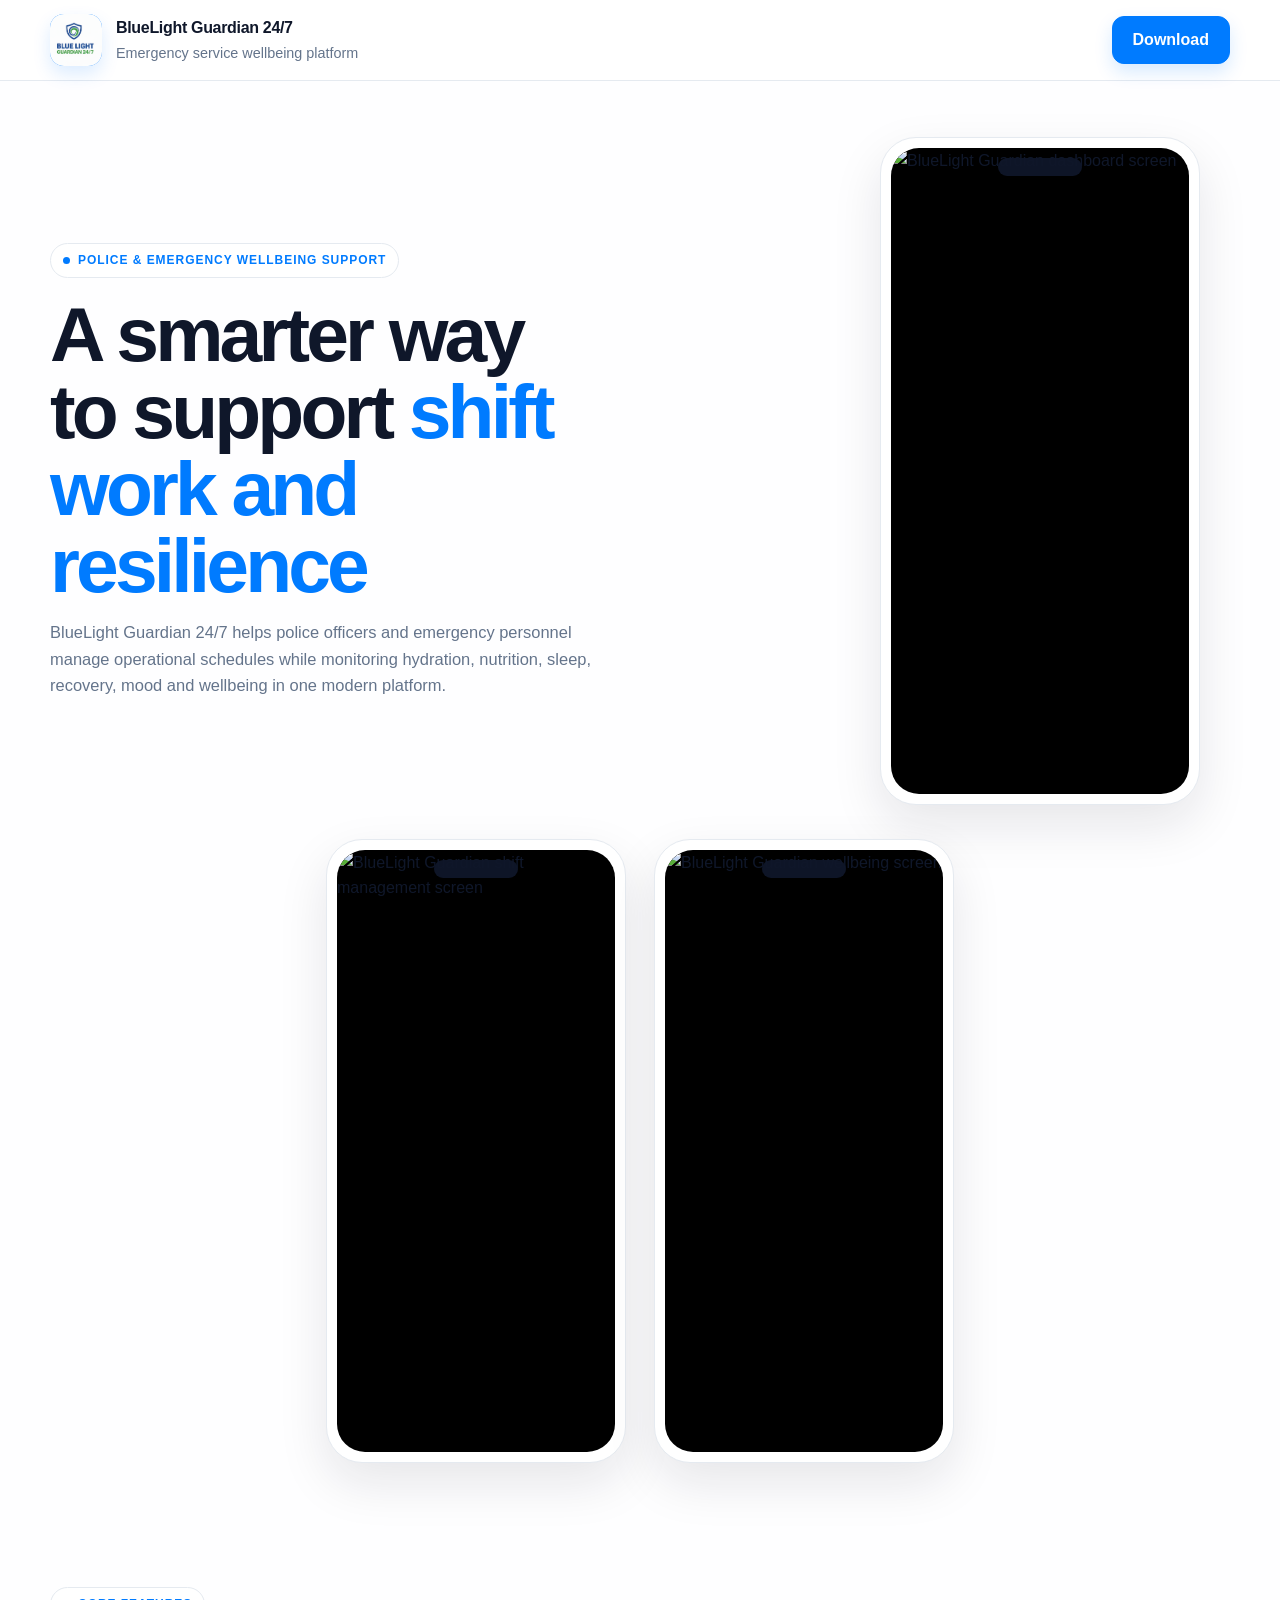
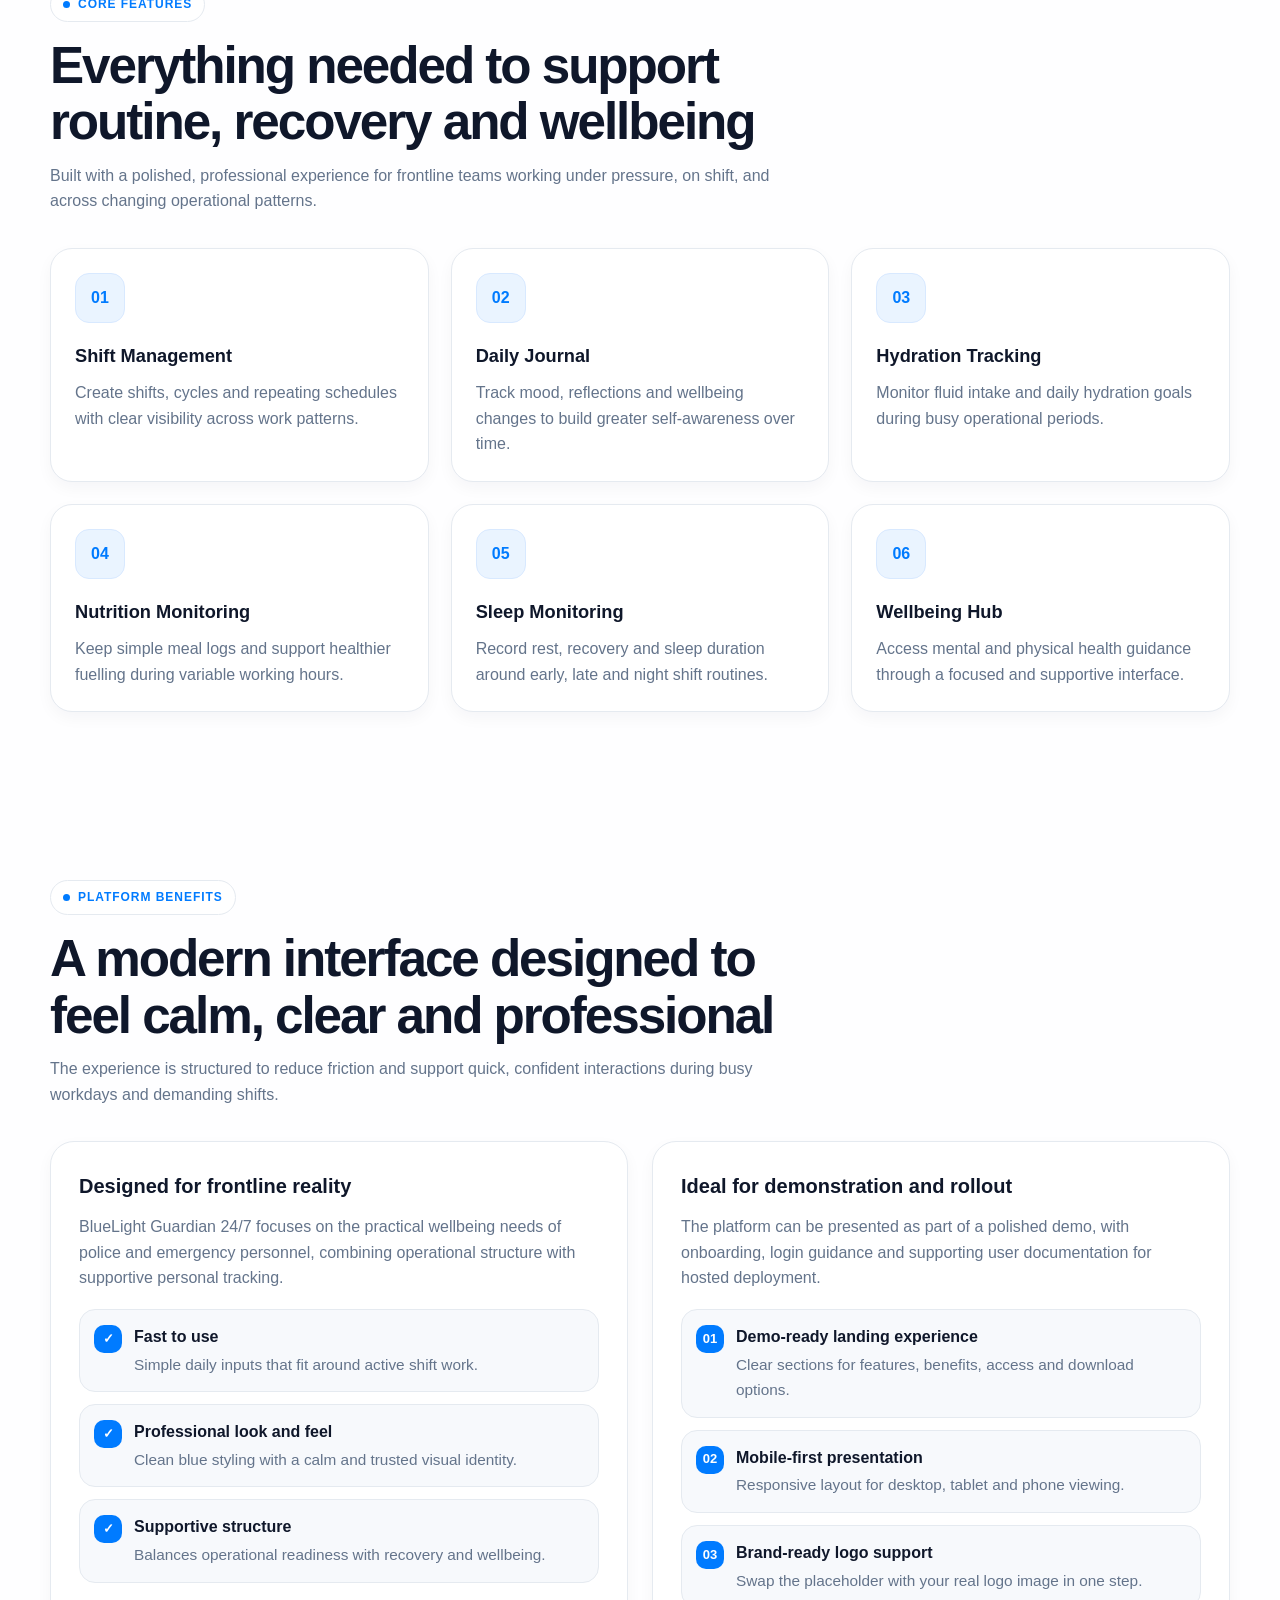
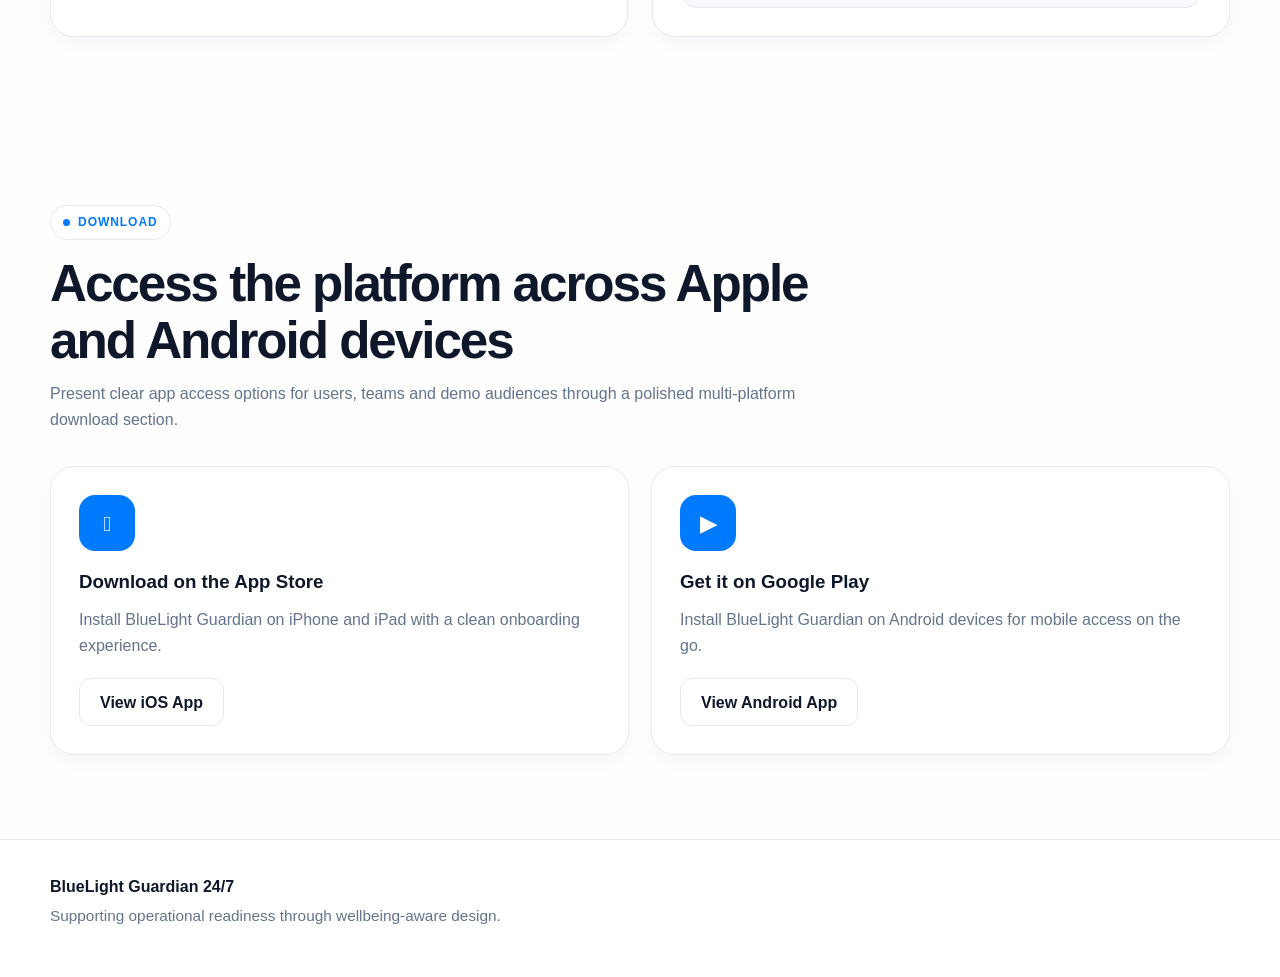
==== index.html @ 13d53c45 "Update index.html" ====
<!DOCTYPE html>
<html lang="en">
<head>
  <meta charset="UTF-8" />
  <meta name="viewport" content="width=device-width, initial-scale=1.0" />
  <title>BlueLight Guardian 24/7</title>
  <meta
    name="description"
    content="BlueLight Guardian 24/7 supports police and emergency personnel with shift scheduling, wellbeing tracking, sleep insights, hydration and resilience tools."
  />
  <style>
    :root{
      --bg:#FEFEFF;
      --surface:#FFFFFF;
      --surface-soft:#F7F9FC;
      --surface-muted:#F1F5F9;

      --primary:#007BFF;
      --primary-dark:#0067D6;
      --primary-soft:#EAF4FF;

      --text:#0F172A;
      --text-soft:#1E293B;
      --muted:#64748B;
      --muted-soft:#94A3B8;

      --line:#E5EAF0;
      --line-strong:#D8E1EA;

      --success:#22C55E;
      --success-bg:#F0FDF4;

      --info-bg:#EAF4FF;
      --info-border:#D6E9FF;
      --info-text:#007BFF;

      --shadow:0 10px 24px rgba(15,23,42,0.05);
      --shadow-soft:0 6px 16px rgba(15,23,42,0.04);
      --shadow-hover:0 14px 30px rgba(15,23,42,0.07);

      --radius-xl:28px;
      --radius-lg:20px;
      --radius-md:14px;
      --container:1180px;
    }

    *{box-sizing:border-box}
    html{scroll-behavior:smooth}

    body{
      margin:0;
      font-family:Inter, Arial, sans-serif;
      color:var(--text);
      background:var(--bg);
      line-height:1.6;
      -webkit-font-smoothing:antialiased;
      -moz-osx-font-smoothing:grayscale;
      text-rendering:optimizeLegibility;
    }

    img{max-width:100%;display:block}
    a{text-decoration:none;color:inherit}
    button{font:inherit}

    .container{
      width:min(var(--container), calc(100% - 2rem));
      margin:0 auto;
    }

    .section{
      padding:84px 0;
    }

    .eyebrow{
      display:inline-flex;
      align-items:center;
      gap:8px;
      padding:7px 12px;
      border-radius:999px;
      border:1px solid var(--line);
      background:var(--surface);
      color:var(--primary);
      font-size:12px;
      font-weight:700;
      letter-spacing:.08em;
      text-transform:uppercase;
    }

    .eyebrow::before{
      content:"";
      width:7px;
      height:7px;
      border-radius:50%;
      background:var(--primary);
    }

    .section-heading{
      max-width:760px;
      margin-bottom:34px;
    }

    .section-heading h2{
      margin:16px 0 12px;
      font-size:clamp(2.2rem, 4vw, 3.2rem);
      line-height:1.1;
      letter-spacing:-0.04em;
      color:var(--text);
    }

    .section-heading p{
      margin:0;
      color:var(--muted);
      font-size:1rem;
    }

    .btn{
      display:inline-flex;
      align-items:center;
      justify-content:center;
      gap:10px;
      min-height:48px;
      padding:0 20px;
      border-radius:12px;
      font-weight:700;
      border:1px solid transparent;
      transition:transform .2s ease, box-shadow .2s ease, background-color .2s ease, border-color .2s ease, color .2s ease;
      cursor:pointer;
    }

    .btn-primary{
      color:#FFFFFF;
      background:var(--primary);
      border-color:var(--primary);
      box-shadow:0 8px 18px rgba(0,123,255,0.16);
    }

    .btn-primary:hover{
      transform:translateY(-1px);
      background:var(--primary-dark);
      border-color:var(--primary-dark);
      color:#FFFFFF;
    }

    .btn-secondary{
      color:var(--text-soft);
      background:var(--surface);
      border-color:var(--line-strong);
    }

    .btn-secondary:hover{
      transform:translateY(-1px);
      background:var(--surface-soft);
      box-shadow:var(--shadow-soft);
    }

    .navbar{
      position:sticky;
      top:0;
      z-index:1000;
      background:rgba(255,255,255,0.94);
      backdrop-filter:blur(10px);
      border-bottom:1px solid var(--line);
    }

    .nav-inner{
      min-height:80px;
      display:flex;
      align-items:center;
      justify-content:space-between;
      gap:24px;
    }

    .logo{
      display:flex;
      align-items:center;
      gap:14px;
    }

    .logo-box{
      width:52px;
      height:52px;
      border-radius:14px;
      overflow:hidden;
      flex-shrink:0;
      background:var(--primary);
      box-shadow:0 8px 18px rgba(0,123,255,0.14);
      display:flex;
      align-items:center;
      justify-content:center;
      color:#fff;
      font-weight:800;
      font-size:1rem;
      letter-spacing:.02em;
    }

    .logo-box img{
      width:100%;
      height:100%;
      object-fit:cover;
    }

    .logo-copy{
      display:flex;
      flex-direction:column;
      gap:2px;
    }

    .brand{
      font-weight:800;
      font-size:1rem;
      letter-spacing:-0.02em;
      color:var(--text);
    }

    .subbrand{
      font-size:0.9rem;
      color:var(--muted);
    }

    .nav-links{
      display:flex;
      align-items:center;
      gap:22px;
    }

    .nav-links a{
      color:var(--muted);
      font-weight:600;
      transition:color .2s ease;
    }

    .nav-links a:hover{
      color:var(--text);
    }

    .hero{
      padding:56px 0 40px;
    }

    .hero-layout{
      display:grid;
      grid-template-columns:minmax(0, 1.05fr) minmax(280px, 380px);
      gap:44px;
      align-items:center;
    }

    .hero-copy{
      max-width:720px;
    }

    .hero h1{
      margin:18px 0 16px;
      font-size:clamp(2.8rem, 6vw, 4.8rem);
      line-height:1;
      letter-spacing:-0.05em;
      max-width:12ch;
      color:var(--text);
    }

    .hero h1 span{
      color:var(--primary);
    }

    .hero p{
      margin:0;
      max-width:60ch;
      color:var(--muted);
      font-size:1.03rem;
    }

    .hero-side-screen{
      display:flex;
      justify-content:center;
      align-items:center;
    }

    .hero-bottom-screens{
      margin-top:34px;
      display:flex;
      gap:28px;
      justify-content:center;
      align-items:flex-start;
      flex-wrap:wrap;
    }

    .phone-device{
      position:relative;
      width:300px;
      border-radius:36px;
      background:#FFFFFF;
      border:1px solid var(--line);
      box-shadow:0 20px 50px rgba(15,23,42,0.10);
      padding:10px;
      transition:transform .25s ease, box-shadow .25s ease;
    }

    .phone-device:hover{
      transform:translateY(-6px);
      box-shadow:0 26px 60px rgba(15,23,42,0.15);
    }

    .phone-device-single{
      width:320px;
    }

    .phone-device-bottom{
      width:300px;
    }

    .phone-frame{
      position:relative;
      overflow:hidden;
      border-radius:28px;
      background:#000;
    }

    .phone-frame::before{
      content:"";
      position:absolute;
      top:10px;
      left:50%;
      transform:translateX(-50%);
      width:84px;
      height:18px;
      border-radius:999px;
      background:rgba(15,23,42,0.95);
      z-index:2;
    }

    .phone-frame img{
      width:100%;
      aspect-ratio:9 / 19.5;
      object-fit:cover;
      display:block;
      border-radius:28px;
    }

    .stats{
      margin-top:28px;
      display:grid;
      grid-template-columns:repeat(3,1fr);
      gap:18px;
    }

    .stat{
      background:var(--surface);
      border:1px solid var(--line);
      border-radius:18px;
      padding:22px;
      box-shadow:var(--shadow-soft);
    }

    .stat strong{
      display:block;
      font-size:1.8rem;
      color:var(--primary);
      line-height:1;
      margin-bottom:8px;
    }

    .stat p{
      margin:0;
      color:var(--muted);
      font-weight:600;
    }

    .feature-grid{
      display:grid;
      grid-template-columns:repeat(3,1fr);
      gap:22px;
    }

    .feature-link{
      text-decoration:none;
      color:inherit;
      display:block;
    }

    .feature-card{
      background:var(--surface);
      border:1px solid var(--line);
      border-radius:22px;
      padding:24px;
      box-shadow:var(--shadow-soft);
      transition:transform .25s ease, box-shadow .25s ease, border-color .25s ease;
      height:100%;
    }

    .feature-card:hover{
      transform:translateY(-3px);
      box-shadow:var(--shadow-hover);
      border-color:#D9E7F7;
    }

    .feature-icon{
      width:50px;
      height:50px;
      border-radius:14px;
      display:grid;
      place-items:center;
      margin-bottom:18px;
      background:var(--primary-soft);
      color:var(--primary);
      font-weight:800;
      border:1px solid #D8E9FF;
    }

    .feature-card h3{
      margin:0 0 10px;
      font-size:1.14rem;
      color:var(--text);
    }

    .feature-card p{
      margin:0;
      color:var(--muted);
    }

    .showcase{
      display:grid;
      grid-template-columns:1fr 1fr;
      gap:24px;
    }

    .showcase-card{
      background:var(--surface);
      border:1px solid var(--line);
      border-radius:24px;
      padding:28px;
      box-shadow:var(--shadow-soft);
    }

    .showcase-card h3{
      margin:0 0 12px;
      color:var(--text);
      font-size:1.25rem;
    }

    .showcase-card p{
      margin:0 0 18px;
      color:var(--muted);
    }

    .mini-list{
      display:grid;
      gap:12px;
    }

    .mini-item{
      display:flex;
      gap:12px;
      align-items:flex-start;
      padding:14px;
      border-radius:16px;
      background:var(--surface-soft);
      border:1px solid var(--line);
    }

    .mini-bullet{
      width:28px;
      height:28px;
      border-radius:10px;
      background:var(--primary);
      color:#fff;
      display:grid;
      place-items:center;
      font-size:13px;
      font-weight:800;
      flex-shrink:0;
      margin-top:1px;
    }

    .mini-item strong{
      display:block;
      color:var(--text);
      margin-bottom:2px;
    }

    .mini-item span{
      color:var(--muted);
      font-size:0.96rem;
    }

    .download-grid{
      display:grid;
      grid-template-columns:repeat(2,1fr);
      gap:22px;
    }

    .download-card{
      background:var(--surface);
      border:1px solid var(--line);
      border-radius:24px;
      padding:28px;
      box-shadow:var(--shadow-soft);
    }

    .store-icon{
      width:56px;
      height:56px;
      border-radius:16px;
      display:grid;
      place-items:center;
      margin-bottom:16px;
      background:var(--primary);
      color:#fff;
      font-size:1.3rem;
      font-weight:800;
    }

    .download-card h3{
      margin:0 0 10px;
      color:var(--text);
    }

    .download-card p{
      margin:0 0 20px;
      color:var(--muted);
    }

    .download-card .btn{
      background:#FFFFFF;
      border:1px solid var(--line);
      color:var(--text);
    }

    .download-card .btn:hover{
      background:#F7F9FC;
      border-color:#DCE3EA;
      color:var(--text);
    }

    .cta-wrap{
      background:var(--surface);
      border:1px solid var(--line);
      border-radius:28px;
      padding:40px;
      color:var(--text);
      box-shadow:var(--shadow);
      overflow:hidden;
      position:relative;
    }

    .cta-grid{
      position:relative;
      display:grid;
      grid-template-columns:1.1fr .9fr;
      gap:24px;
      align-items:center;
    }

    .cta-wrap h2{
      margin:16px 0 12px;
      font-size:clamp(2rem, 4vw, 3rem);
      line-height:1.08;
      letter-spacing:-0.03em;
    }

    .cta-wrap p{
      margin:0;
      color:var(--muted);
      max-width:62ch;
      font-size:1.02rem;
    }

    .cta-actions{
      display:flex;
      flex-direction:column;
      align-items:flex-start;
      gap:14px;
    }

    .footer{
      padding:34px 0 48px;
      border-top:1px solid var(--line);
      background:var(--surface);
    }

    .footer-inner{
      display:flex;
      justify-content:space-between;
      gap:24px;
      align-items:center;
    }

    .footer-brand{
      margin:0 0 4px;
      color:var(--text);
      font-weight:800;
    }

    .footer-copy{
      color:var(--muted);
      font-size:0.96rem;
    }

    .footer-links{
      display:flex;
      gap:18px;
      flex-wrap:wrap;
    }

    .footer-links a{
      color:var(--muted);
      font-weight:600;
    }

    .footer-links a:hover{
      color:var(--text);
    }

    @media (max-width: 1024px){
      .showcase,
      .feature-grid,
      .download-grid,
      .cta-grid{
        grid-template-columns:1fr;
      }

      .hero-layout{
        grid-template-columns:1fr;
        gap:28px;
      }

      .hero-copy{
        max-width:100%;
      }

      .hero h1{
        max-width:100%;
      }

      .hero-side-screen{
        justify-content:flex-start;
      }

      .hero-bottom-screens{
        justify-content:flex-start;
      }

      .cta-actions{
        flex-direction:row;
        flex-wrap:wrap;
      }
    }
    }
    }
    }

    @media (max-width: 780px){
      .nav-inner{
        flex-direction:column;
        align-items:flex-start;
        padding:16px 0;
      }

      .nav-links{
        flex-wrap:wrap;
        gap:14px;
      }

      .section{
        padding:72px 0;
      }

      .cta-wrap{
        padding:28px;
      }

      .footer-inner{
        flex-direction:column;
        align-items:flex-start;
      }
    }

    @media (max-width: 560px){
      .hero{
        padding-top:36px;
      }

      .hero-actions,
      .cta-actions{
        flex-direction:column;
        align-items:stretch;
      }

      .btn{
        width:100%;
      }

      .phone-device,
      .phone-device-single,
      .phone-device-bottom{
        width:100%;
        max-width:320px;
      }

      .hero-side-screen,
      .hero-bottom-screens{
        justify-content:center;
      }

      .logo-copy .subbrand{
        font-size:0.82rem;
      }
    }
    }
    }
    }
  </style>
</head>
<body>
  <header class="navbar">
    <div class="container nav-inner">
      <a href="#" class="logo" aria-label="BlueLight Guardian 24/7 home">
        <div class="logo-box">
          <img src="logo.png" alt="BlueLight Guardian 24/7 logo">
        </div>
        <div class="logo-copy">
          <span class="brand">BlueLight Guardian 24/7</span>
          <span class="subbrand">Emergency service wellbeing platform</span>
        </div>
      </a>

      <nav class="nav-links">
        <a href="#download" class="btn btn-primary" style="color:#FFFFFF">Download</a>
      </nav>
    </div>
  </header>

  <main>
    <section class="hero">
      <div class="container hero-layout">
        <div class="hero-copy">
          <div class="eyebrow">Police & emergency wellbeing support</div>

          <h1>
            A smarter way to support
            <span>shift work and resilience</span>
          </h1>

          <p>
            BlueLight Guardian 24/7 helps police officers and emergency personnel
            manage operational schedules while monitoring hydration, nutrition,
            sleep, recovery, mood and wellbeing in one modern platform.
          </p>
        </div>

        <div class="hero-side-screen">
          <div class="phone-device phone-device-single">
            <div class="phone-frame">
              <img src="images/appscreen1.png" alt="BlueLight Guardian dashboard screen">
            </div>
          </div>
        </div>
      </div>

      <div class="container hero-bottom-screens">
        <div class="phone-device phone-device-bottom">
          <div class="phone-frame">
            <img src="images/appscreen2.png" alt="BlueLight Guardian shift management screen">
          </div>
        </div>

        <div class="phone-device phone-device-bottom">
          <div class="phone-frame">
            <img src="images/appscreen3.png" alt="BlueLight Guardian wellbeing screen">
          </div>
        </div>
      </div>
    </section>

    <section id="features" class="section">
      <div class="container">
        <div class="section-heading">
          <div class="eyebrow">Core Features</div>
          <h2>Everything needed to support routine, recovery and wellbeing</h2>
          <p>
            Built with a polished, professional experience for frontline teams
            working under pressure, on shift, and across changing operational patterns.
          </p>
        </div>

        <div class="feature-grid">
          <a href="shiftmanagement.html" class="feature-link">
            <article class="feature-card">
              <div class="feature-icon">01</div>
              <h3>Shift Management</h3>
              <p>Create shifts, cycles and repeating schedules with clear visibility across work patterns.</p>
            </article>
          </a>

          <a href="journal.html" class="feature-link">
            <article class="feature-card">
              <div class="feature-icon">02</div>
              <h3>Daily Journal</h3>
              <p>Track mood, reflections and wellbeing changes to build greater self-awareness over time.</p>
            </article>
          </a>

          <a href="hydration.html" class="feature-link">
            <article class="feature-card">
              <div class="feature-icon">03</div>
              <h3>Hydration Tracking</h3>
              <p>Monitor fluid intake and daily hydration goals during busy operational periods.</p>
            </article>
          </a>

          <a href="nutrition.html" class="feature-link">
            <article class="feature-card">
              <div class="feature-icon">04</div>
              <h3>Nutrition Monitoring</h3>
              <p>Keep simple meal logs and support healthier fuelling during variable working hours.</p>
            </article>
          </a>

          <a href="sleep.html" class="feature-link">
            <article class="feature-card">
              <div class="feature-icon">05</div>
              <h3>Sleep Monitoring</h3>
              <p>Record rest, recovery and sleep duration around early, late and night shift routines.</p>
            </article>
          </a>

          <a href="wellbeing.html" class="feature-link">
            <article class="feature-card">
              <div class="feature-icon">06</div>
              <h3>Wellbeing Hub</h3>
              <p>Access mental and physical health guidance through a focused and supportive interface.</p>
            </article>
          </a>
        </div>
      </div>
    </section>

    <section id="platform" class="section">
      <div class="container">
        <div class="section-heading">
          <div class="eyebrow">Platform Benefits</div>
          <h2>A modern interface designed to feel calm, clear and professional</h2>
          <p>
            The experience is structured to reduce friction and support quick,
            confident interactions during busy workdays and demanding shifts.
          </p>
        </div>

        <div class="showcase">
          <div class="showcase-card">
            <h3>Designed for frontline reality</h3>
            <p>
              BlueLight Guardian 24/7 focuses on the practical wellbeing needs of
              police and emergency personnel, combining operational structure with
              supportive personal tracking.
            </p>

            <div class="mini-list">
              <div class="mini-item">
                <div class="mini-bullet">✓</div>
                <div>
                  <strong>Fast to use</strong>
                  <span>Simple daily inputs that fit around active shift work.</span>
                </div>
              </div>
              <div class="mini-item">
                <div class="mini-bullet">✓</div>
                <div>
                  <strong>Professional look and feel</strong>
                  <span>Clean blue styling with a calm and trusted visual identity.</span>
                </div>
              </div>
              <div class="mini-item">
                <div class="mini-bullet">✓</div>
                <div>
                  <strong>Supportive structure</strong>
                  <span>Balances operational readiness with recovery and wellbeing.</span>
                </div>
              </div>
            </div>
          </div>

          <div class="showcase-card">
            <h3>Ideal for demonstration and rollout</h3>
            <p>
              The platform can be presented as part of a polished demo, with onboarding,
              login guidance and supporting user documentation for hosted deployment.
            </p>

            <div class="mini-list">
              <div class="mini-item">
                <div class="mini-bullet">01</div>
                <div>
                  <strong>Demo-ready landing experience</strong>
                  <span>Clear sections for features, benefits, access and download options.</span>
                </div>
              </div>
              <div class="mini-item">
                <div class="mini-bullet">02</div>
                <div>
                  <strong>Mobile-first presentation</strong>
                  <span>Responsive layout for desktop, tablet and phone viewing.</span>
                </div>
              </div>
              <div class="mini-item">
                <div class="mini-bullet">03</div>
                <div>
                  <strong>Brand-ready logo support</strong>
                  <span>Swap the placeholder with your real logo image in one step.</span>
                </div>
              </div>
            </div>
          </div>
        </div>
      </div>
    </section>

    <section id="download" class="section">
      <div class="container">
        <div class="section-heading">
          <div class="eyebrow">Download</div>
          <h2>Access the platform across Apple and Android devices</h2>
          <p>
            Present clear app access options for users, teams and demo audiences
            through a polished multi-platform download section.
          </p>
        </div>

        <div class="download-grid">
          <div class="download-card">
            <div class="store-icon"></div>
            <h3>Download on the App Store</h3>
            <p>Install BlueLight Guardian on iPhone and iPad with a clean onboarding experience.</p>
            <a href="https://apps.apple.com/gb/app/blue-light-guardian-24-7/id6755662968" target="_blank" class="btn btn-secondary">View iOS App</a>
          </div>

          <div class="download-card">
            <div class="store-icon">▶</div>
            <h3>Get it on Google Play</h3>
            <p>Install BlueLight Guardian on Android devices for mobile access on the go.</p>
            <a href="#" target="_blank" class="btn btn-secondary">View Android App</a>
          </div>
        </div>
      </div>
    </section>

    
  </main>

  <footer class="footer">
    <div class="container footer-inner">
      <div>
        <p class="footer-brand">BlueLight Guardian 24/7</p>
        <div class="footer-copy">
          Supporting operational readiness through wellbeing-aware design.
        </div>
      </div>

      
    </div>
  </footer>
</body>
</html>
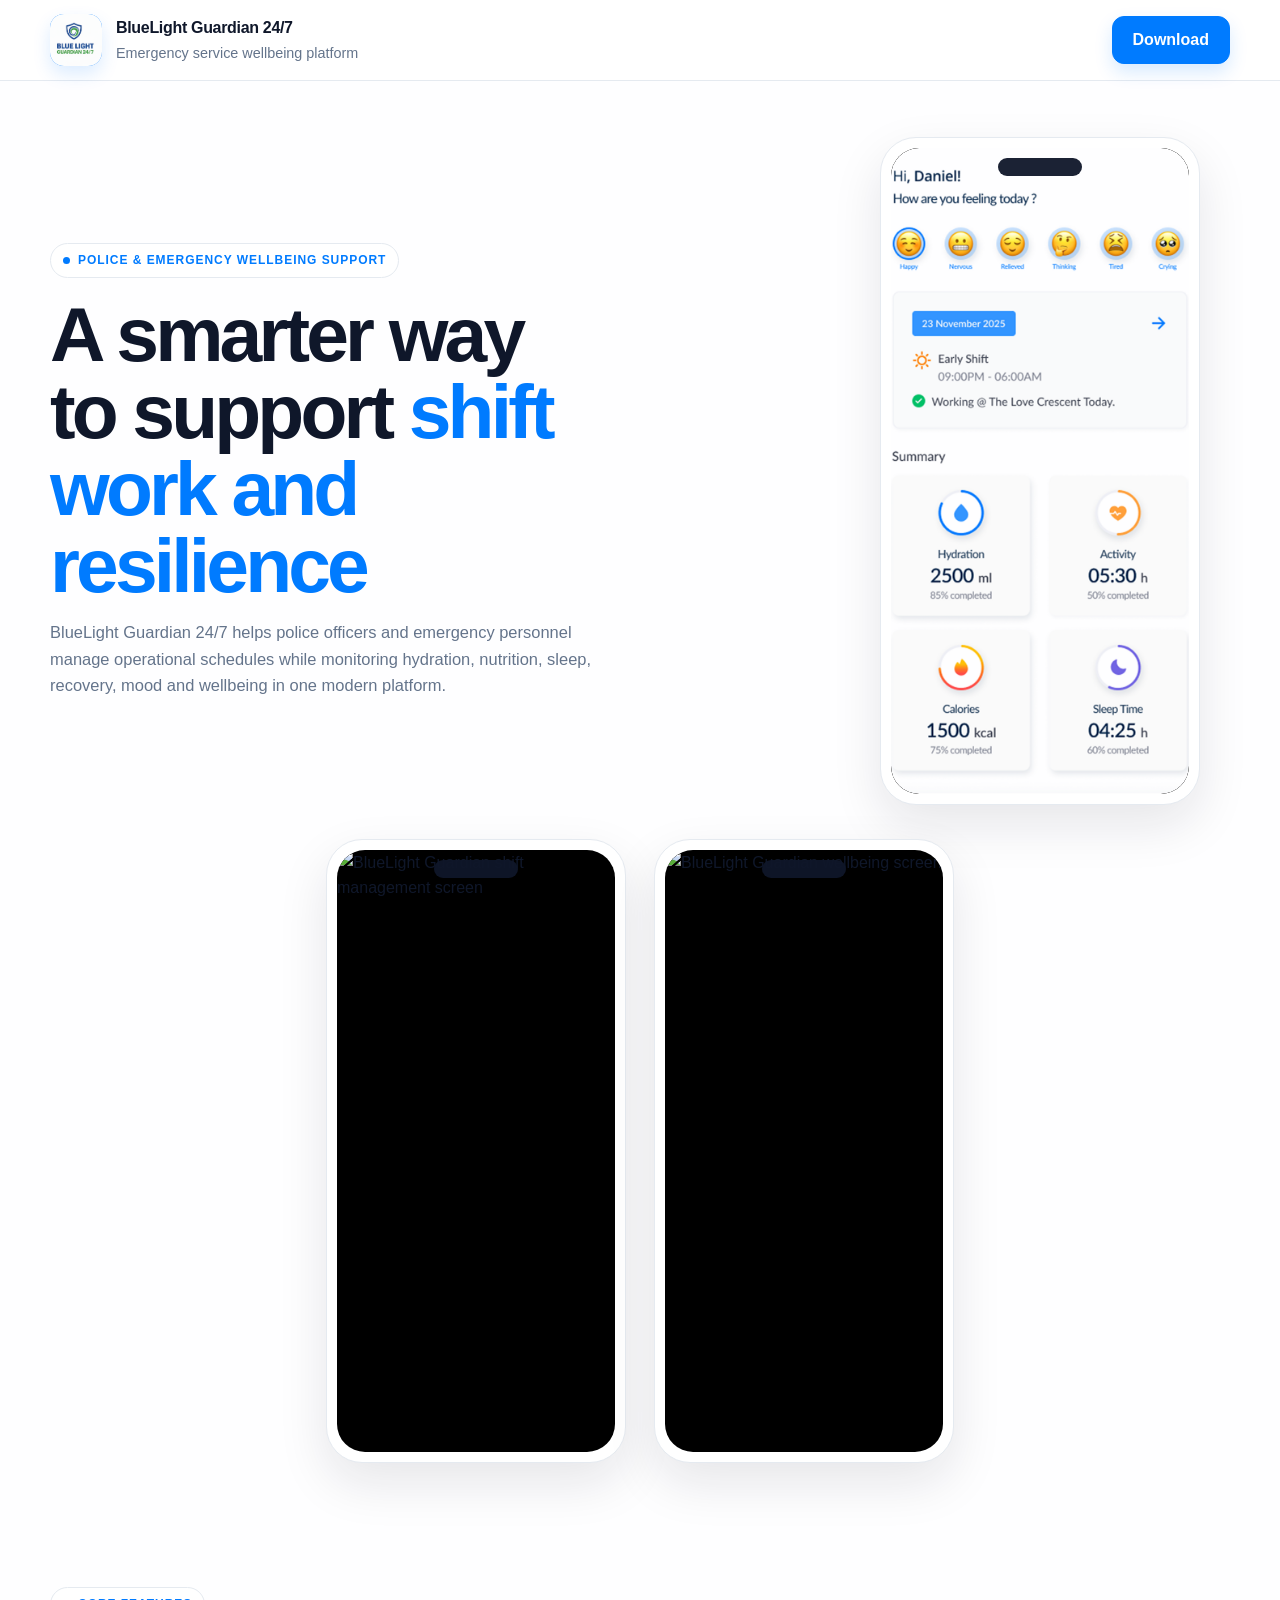
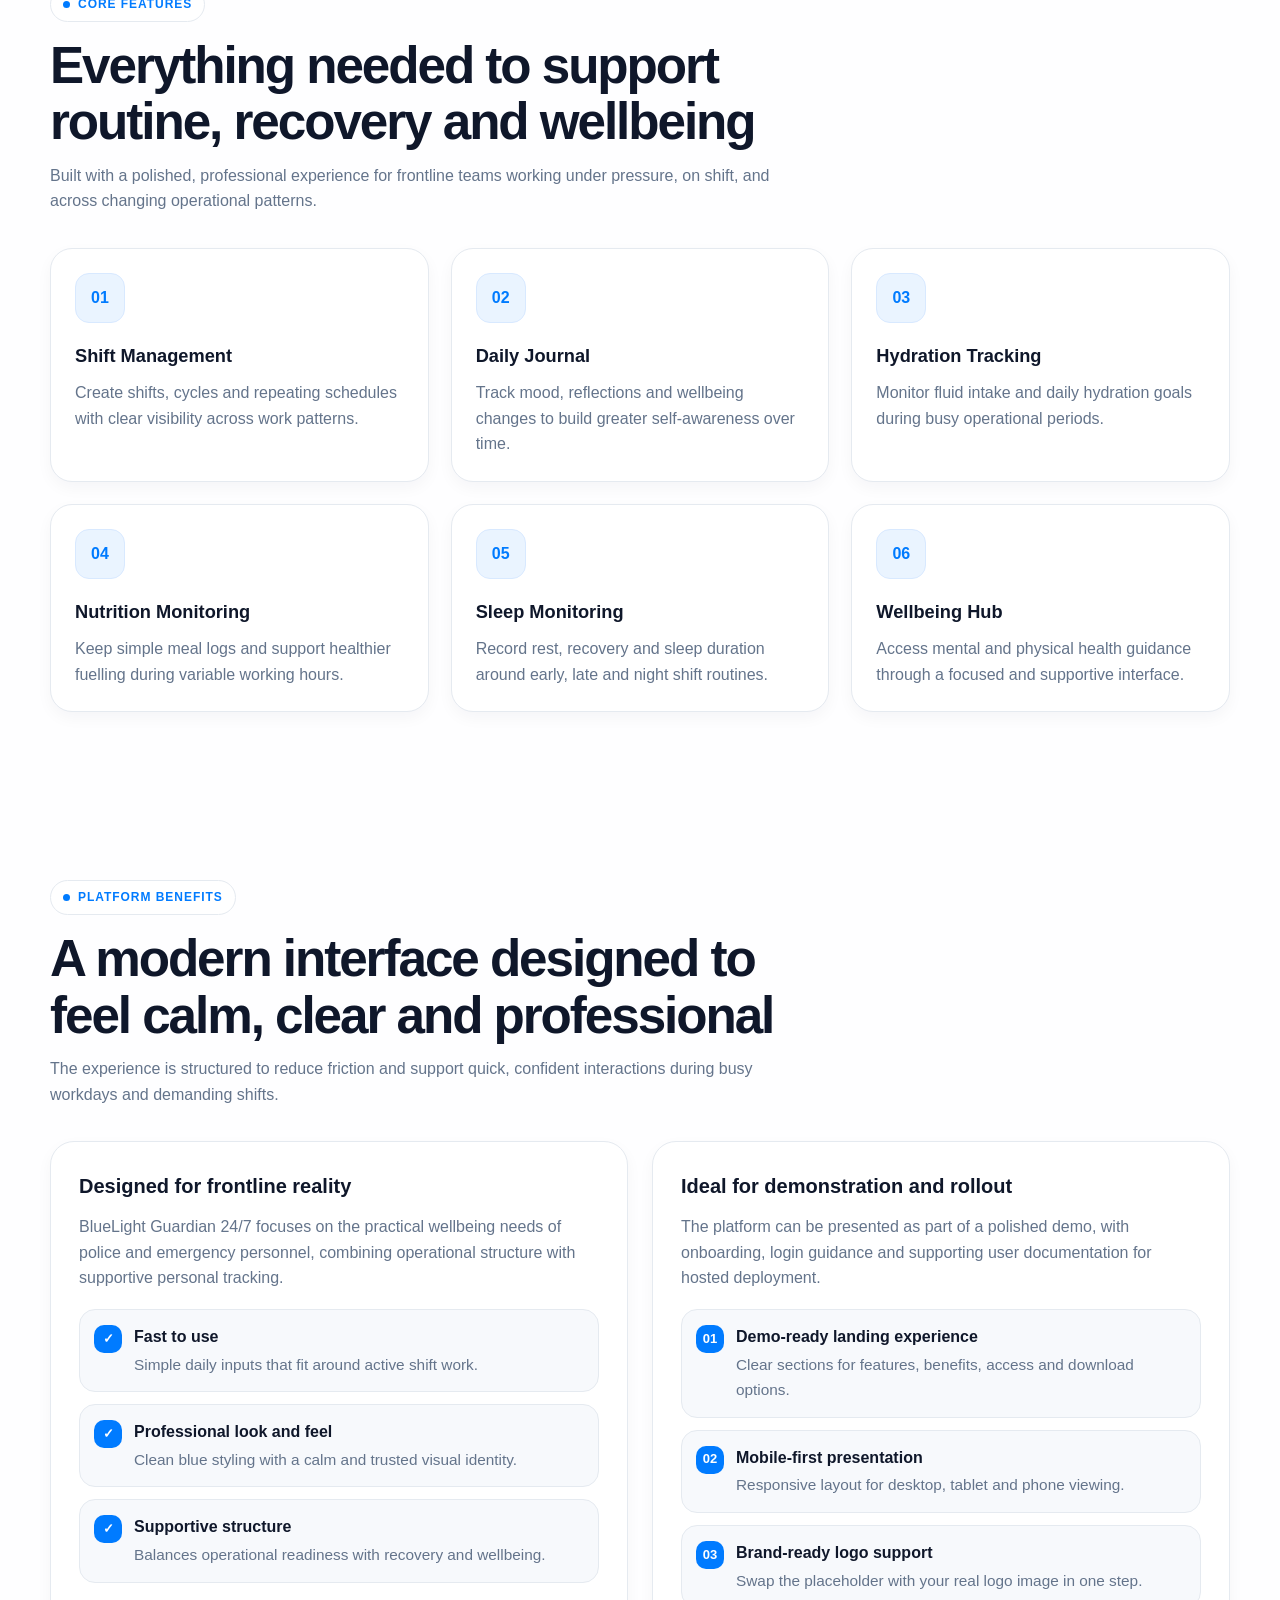
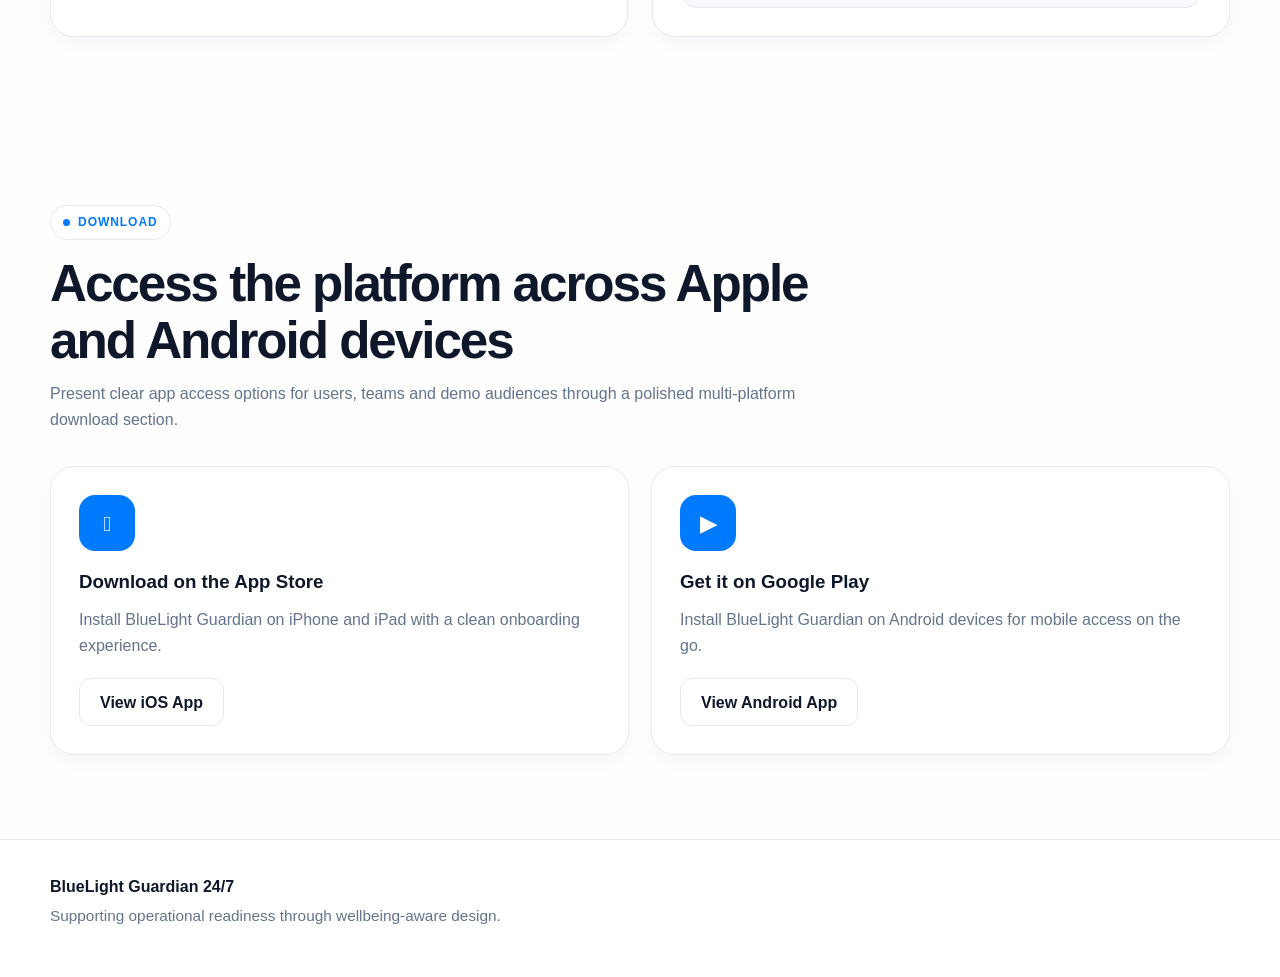
==== commit 542629aa: "Update index.html" ====
--- a/index.html
+++ b/index.html
@@ -749,7 +749,7 @@
         <div class="hero-side-screen">
           <div class="phone-device phone-device-single">
             <div class="phone-frame">
-              <img src="images/appscreen1.png" alt="BlueLight Guardian dashboard screen">
+              <img src="appscreen1.png" alt="BlueLight Guardian dashboard screen">
             </div>
           </div>
         </div>
@@ -758,13 +758,13 @@
       <div class="container hero-bottom-screens">
         <div class="phone-device phone-device-bottom">
           <div class="phone-frame">
-            <img src="images/appscreen2.png" alt="BlueLight Guardian shift management screen">
+            <img src="appscreen2.png" alt="BlueLight Guardian shift management screen">
           </div>
         </div>
 
         <div class="phone-device phone-device-bottom">
           <div class="phone-frame">
-            <img src="images/appscreen3.png" alt="BlueLight Guardian wellbeing screen">
+            <img src="appscreen3.png" alt="BlueLight Guardian wellbeing screen">
           </div>
         </div>
       </div>
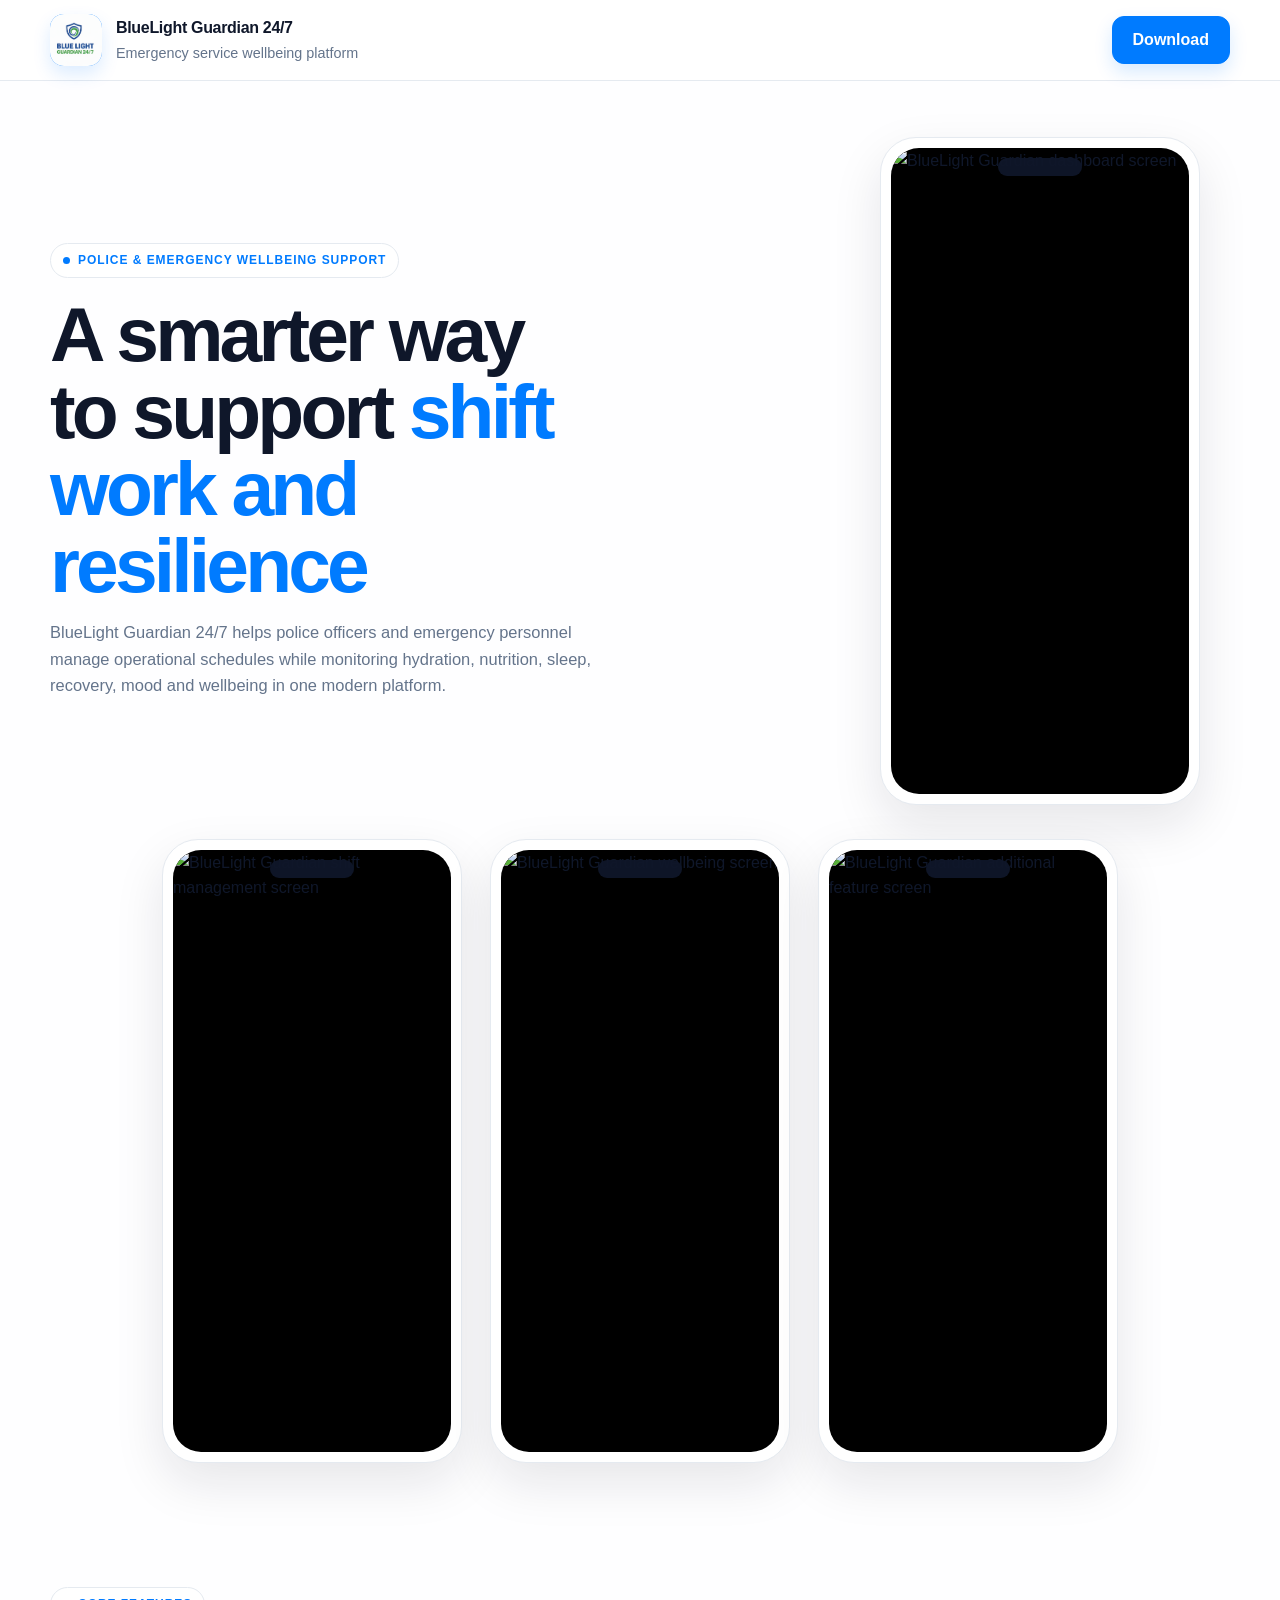
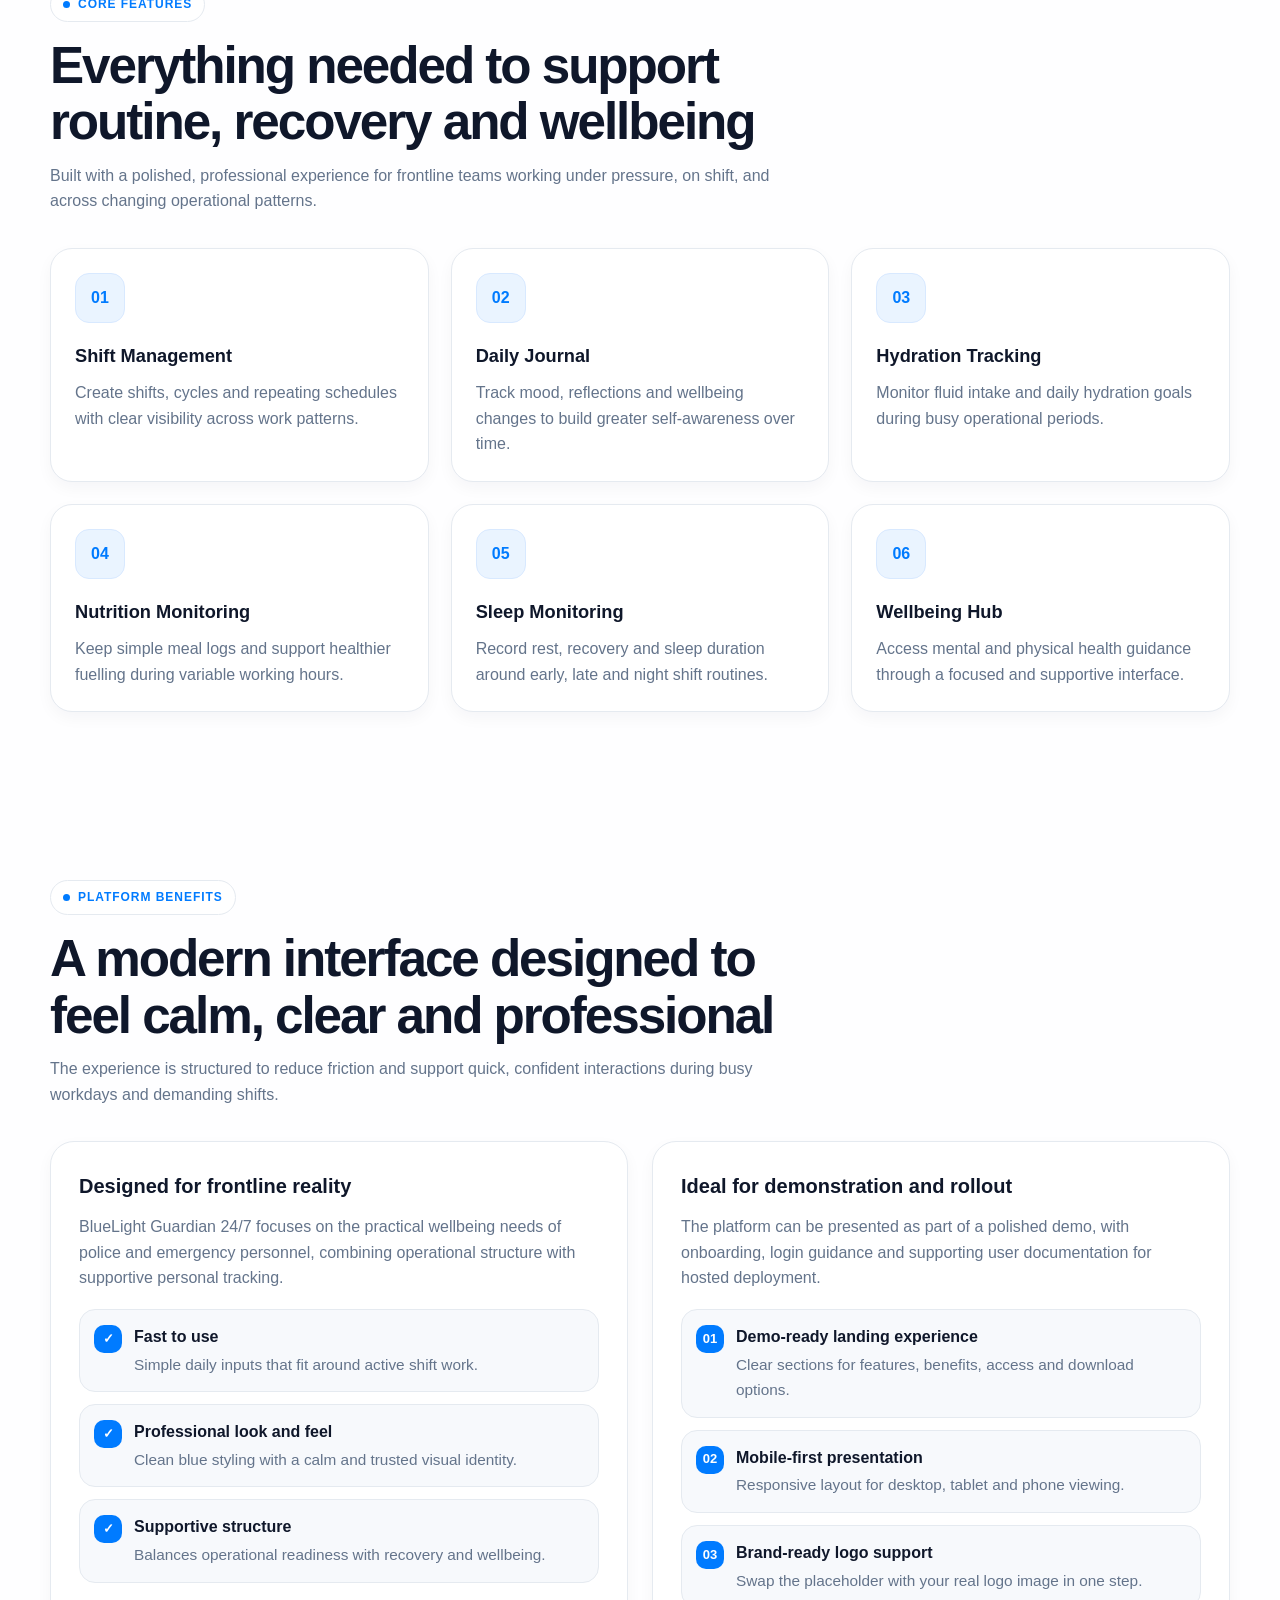
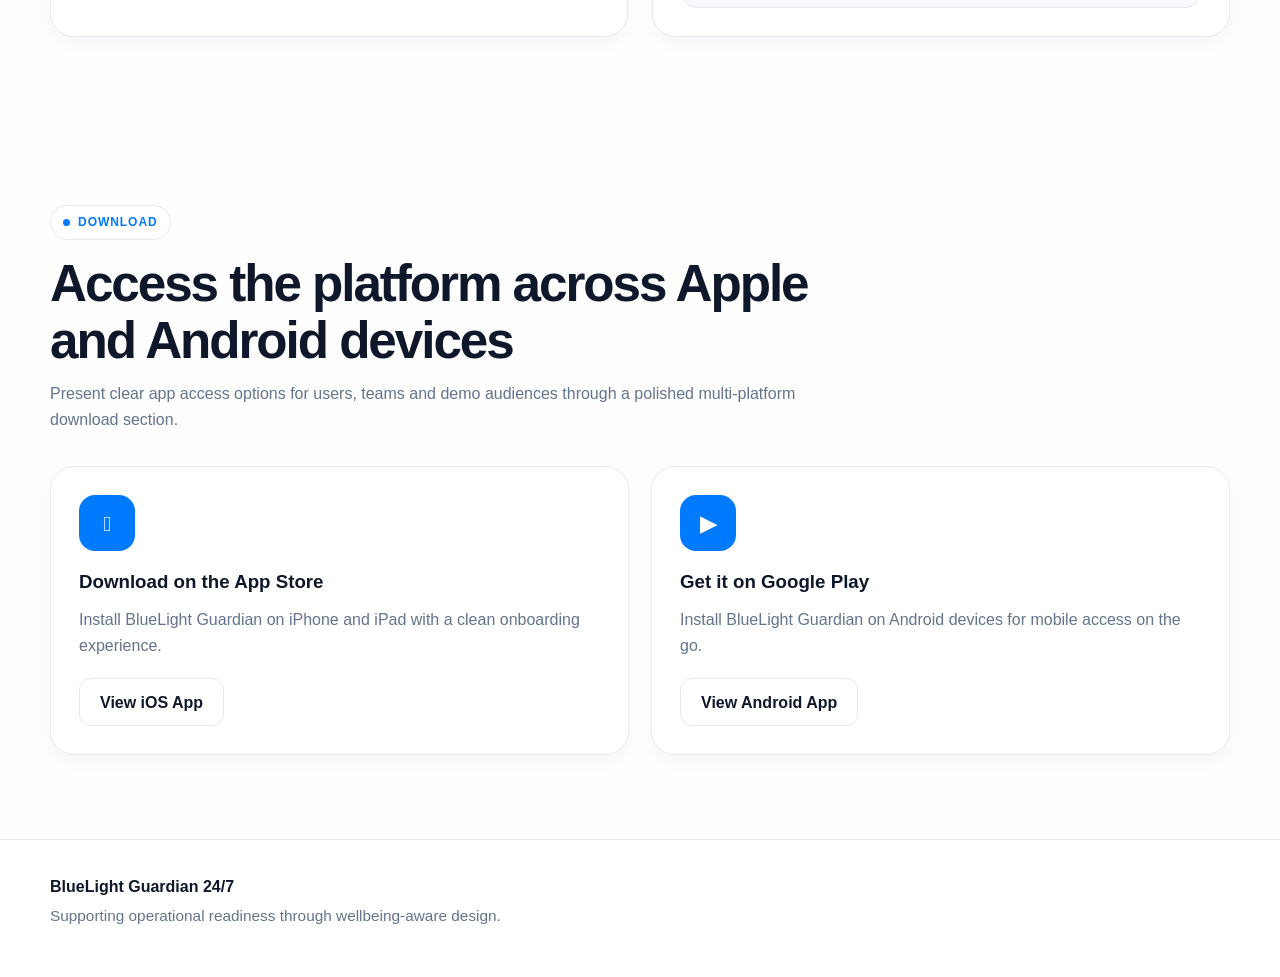
==== commit 3e846348: "Update index.html" ====
--- a/index.html
+++ b/index.html
@@ -749,7 +749,7 @@
         <div class="hero-side-screen">
           <div class="phone-device phone-device-single">
             <div class="phone-frame">
-              <img src="appscreen1.png" alt="BlueLight Guardian dashboard screen">
+              <img src="images/app-screen-1.png" alt="BlueLight Guardian dashboard screen">
             </div>
           </div>
         </div>
@@ -758,13 +758,19 @@
       <div class="container hero-bottom-screens">
         <div class="phone-device phone-device-bottom">
           <div class="phone-frame">
-            <img src="appscreen2.png" alt="BlueLight Guardian shift management screen">
+            <img src="images/app-screen-2.png" alt="BlueLight Guardian shift management screen">
           </div>
         </div>
 
         <div class="phone-device phone-device-bottom">
           <div class="phone-frame">
-            <img src="appscreen3.png" alt="BlueLight Guardian wellbeing screen">
+            <img src="images/app-screen-3.png" alt="BlueLight Guardian wellbeing screen">
+          </div>
+        </div>
+
+        <div class="phone-device phone-device-bottom">
+          <div class="phone-frame">
+            <img src="images/app-screen-4.png" alt="BlueLight Guardian additional feature screen">
           </div>
         </div>
       </div>
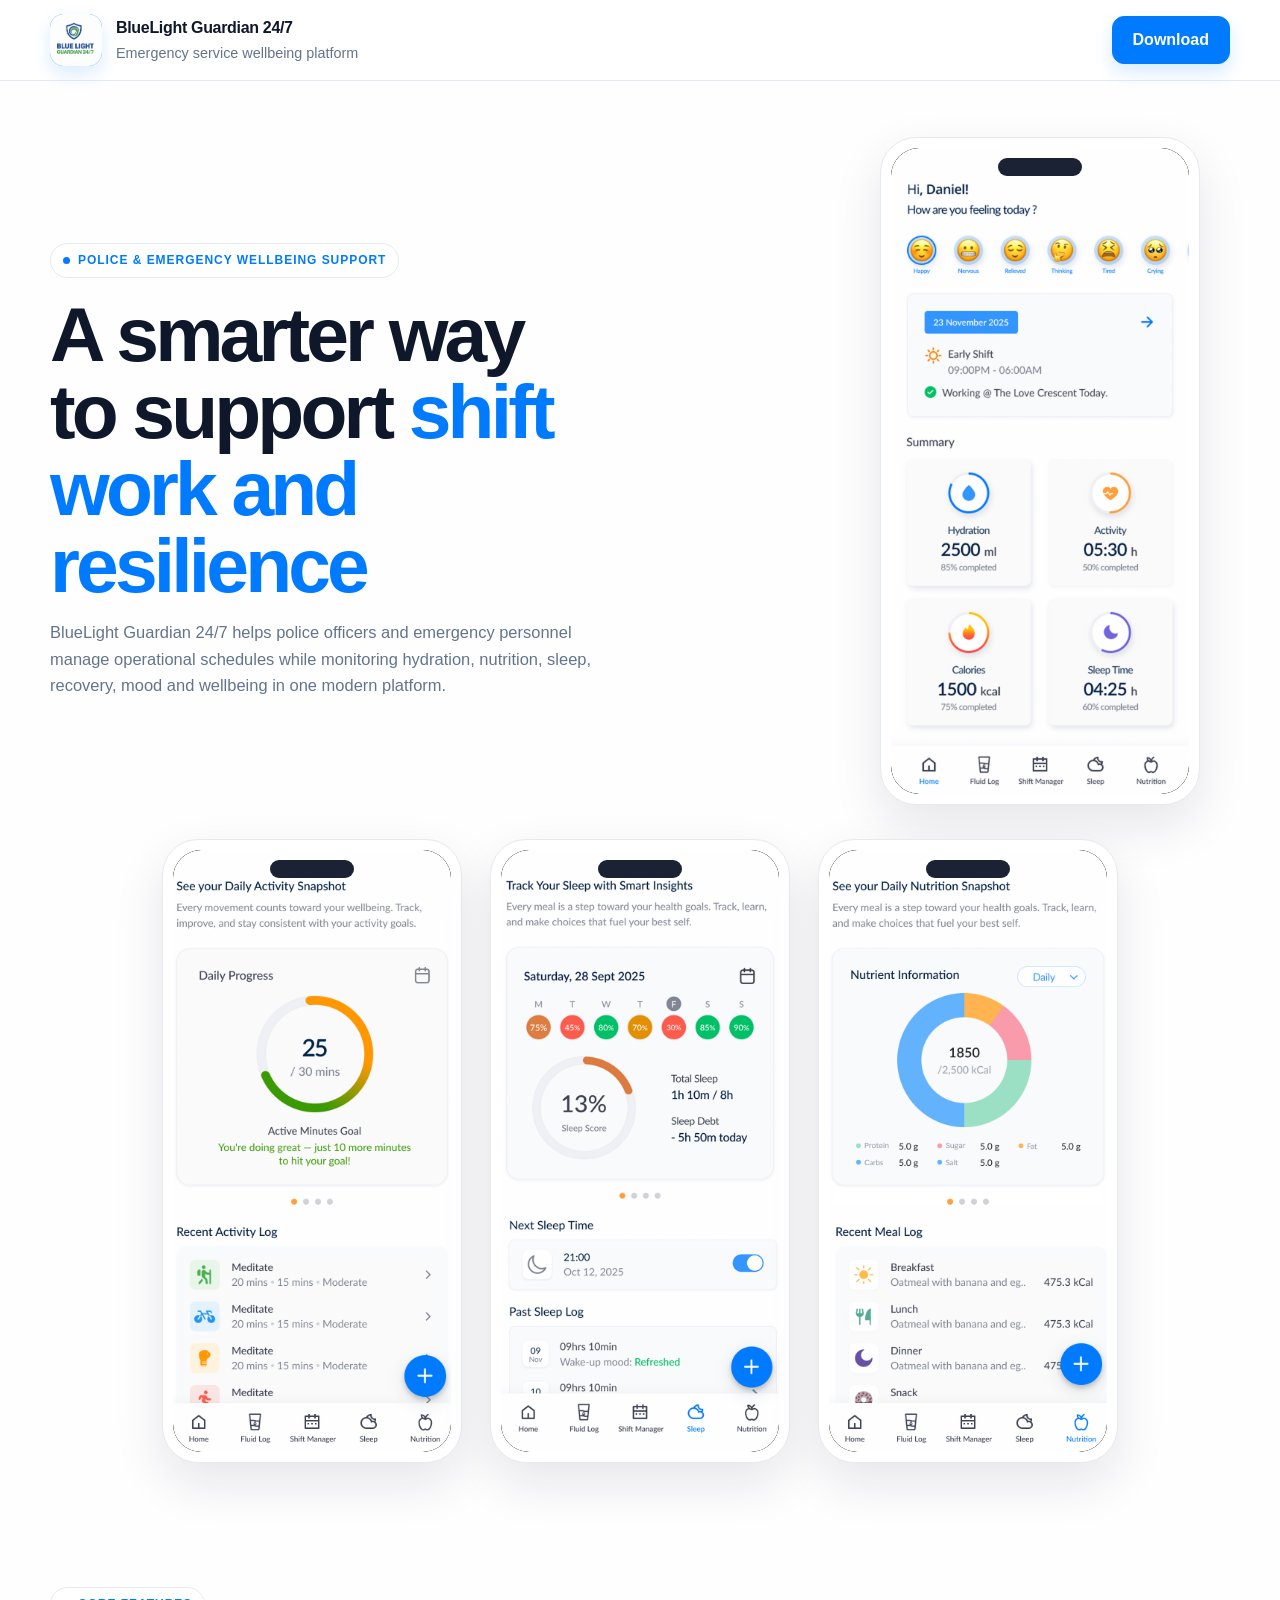
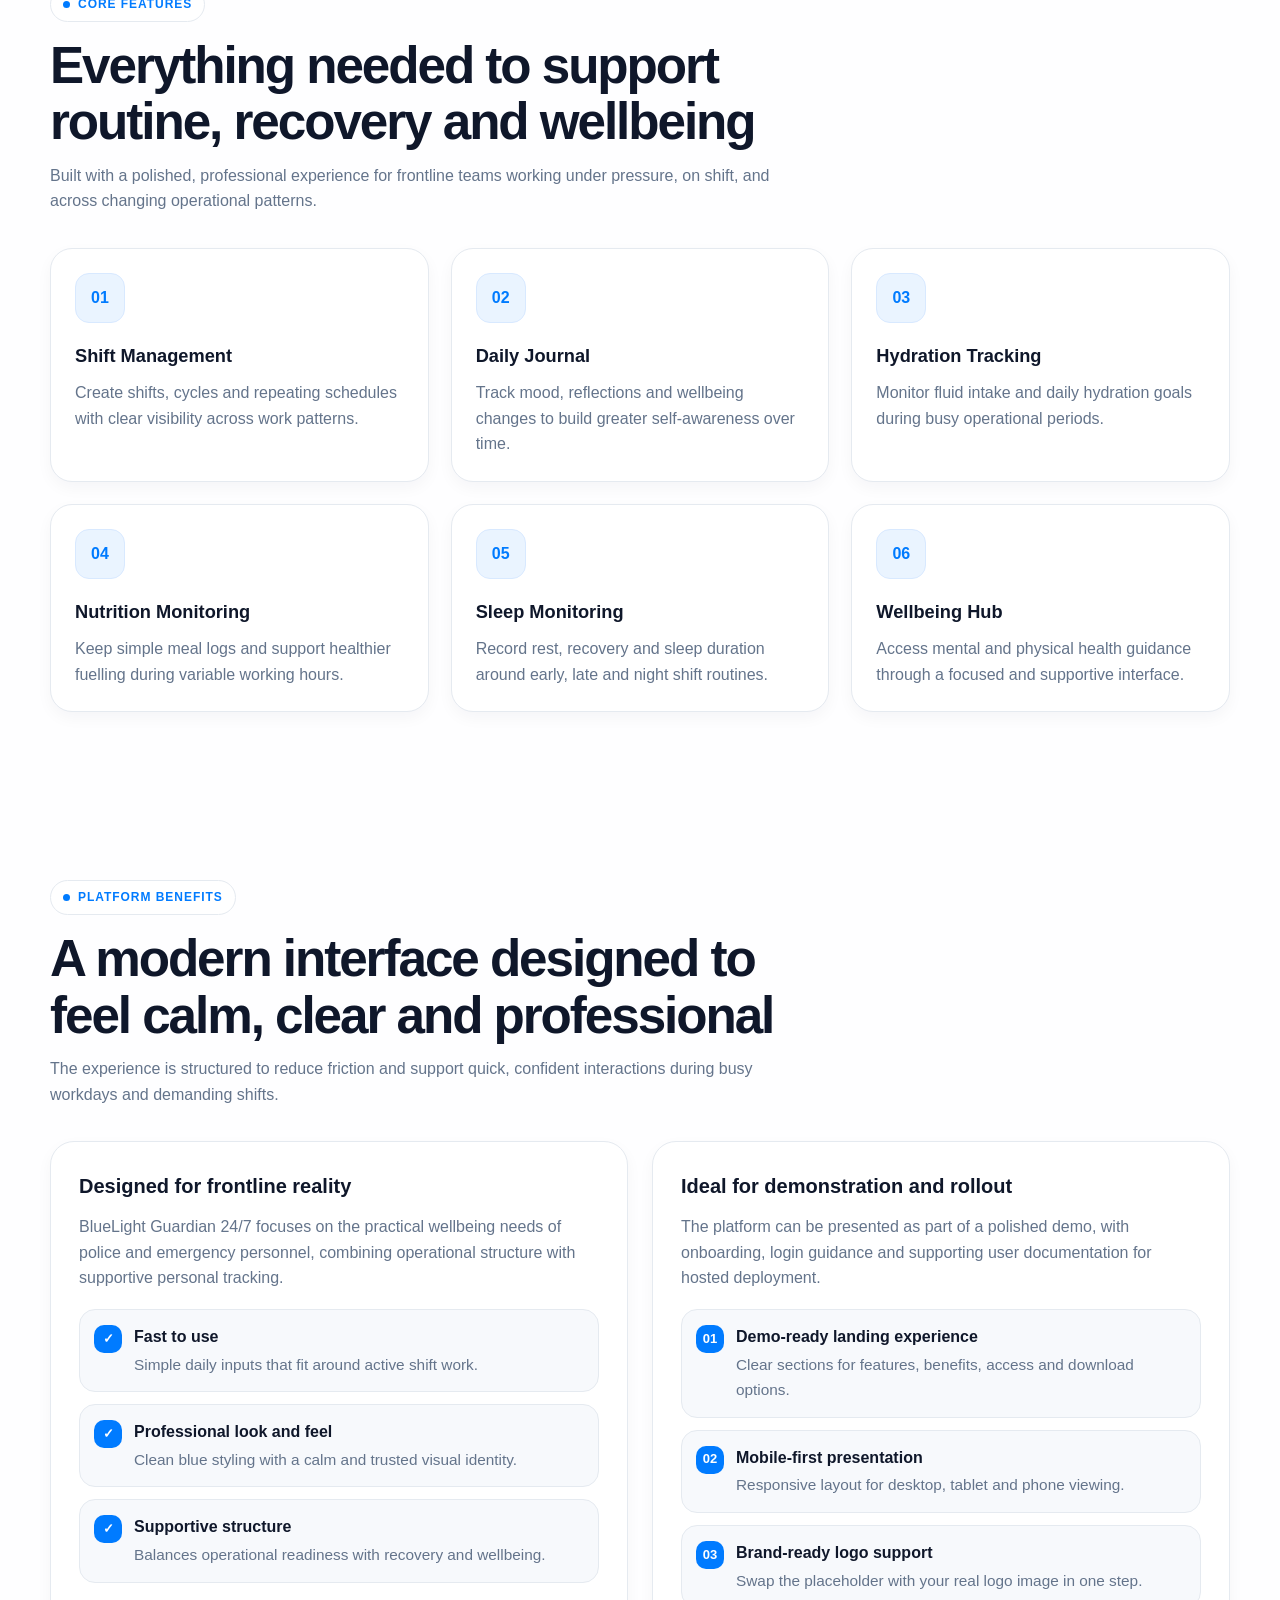
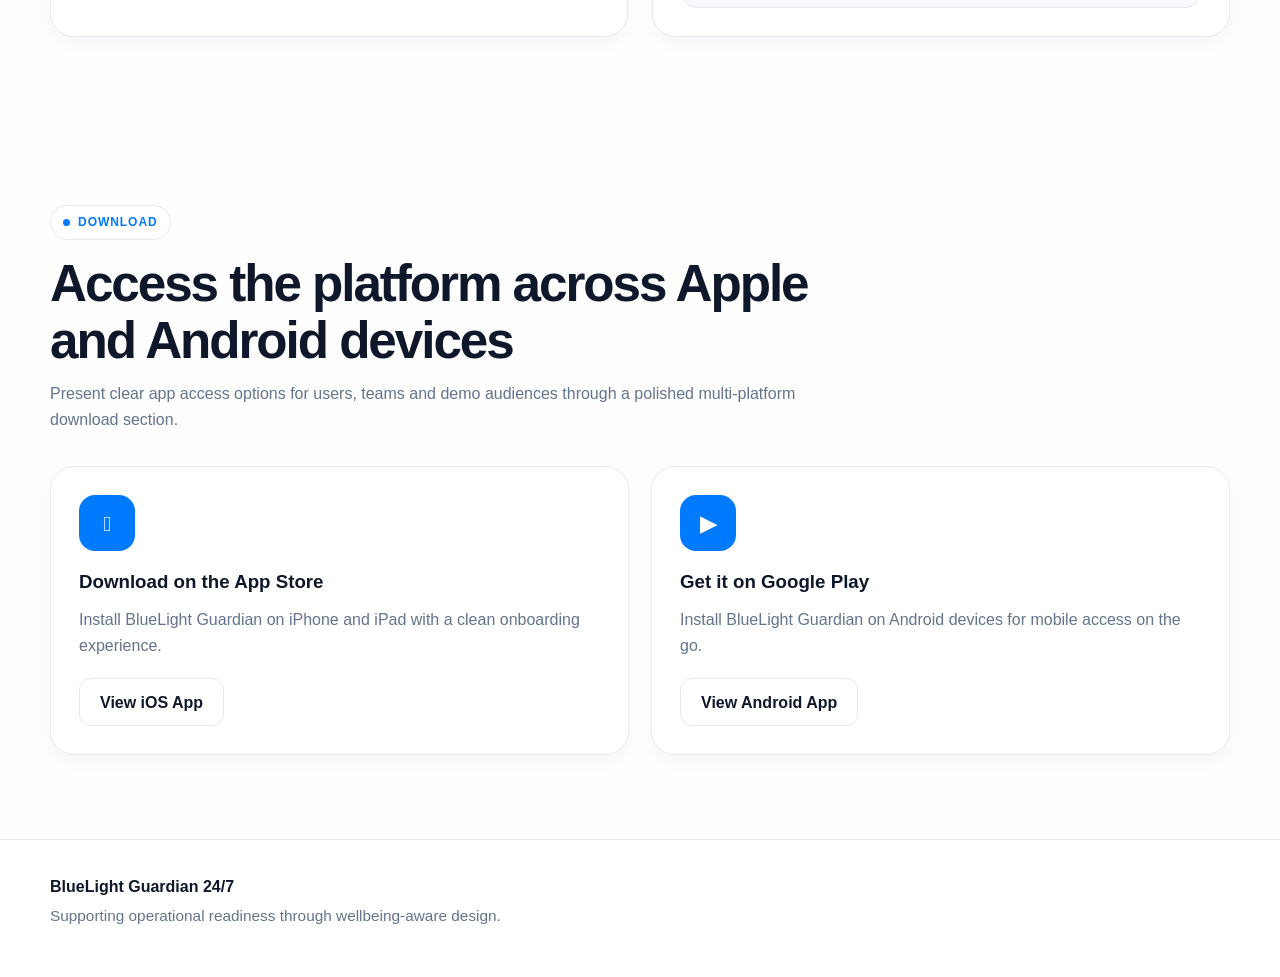
==== commit 72d3fb3c: "Update index.html" ====
--- a/index.html
+++ b/index.html
@@ -749,7 +749,7 @@
         <div class="hero-side-screen">
           <div class="phone-device phone-device-single">
             <div class="phone-frame">
-              <img src="images/app-screen-1.png" alt="BlueLight Guardian dashboard screen">
+              <img src="appscreen1.png" alt="BlueLight Guardian dashboard screen">
             </div>
           </div>
         </div>
@@ -758,19 +758,19 @@
       <div class="container hero-bottom-screens">
         <div class="phone-device phone-device-bottom">
           <div class="phone-frame">
-            <img src="images/app-screen-2.png" alt="BlueLight Guardian shift management screen">
+            <img src="appscreen2.png" alt="BlueLight Guardian shift management screen">
           </div>
         </div>
 
         <div class="phone-device phone-device-bottom">
           <div class="phone-frame">
-            <img src="images/app-screen-3.png" alt="BlueLight Guardian wellbeing screen">
+            <img src="appscreen3.png" alt="BlueLight Guardian wellbeing screen">
           </div>
         </div>
 
         <div class="phone-device phone-device-bottom">
           <div class="phone-frame">
-            <img src="images/app-screen-4.png" alt="BlueLight Guardian additional feature screen">
+            <img src="appscreen4.png" alt="BlueLight Guardian additional feature screen">
           </div>
         </div>
       </div>
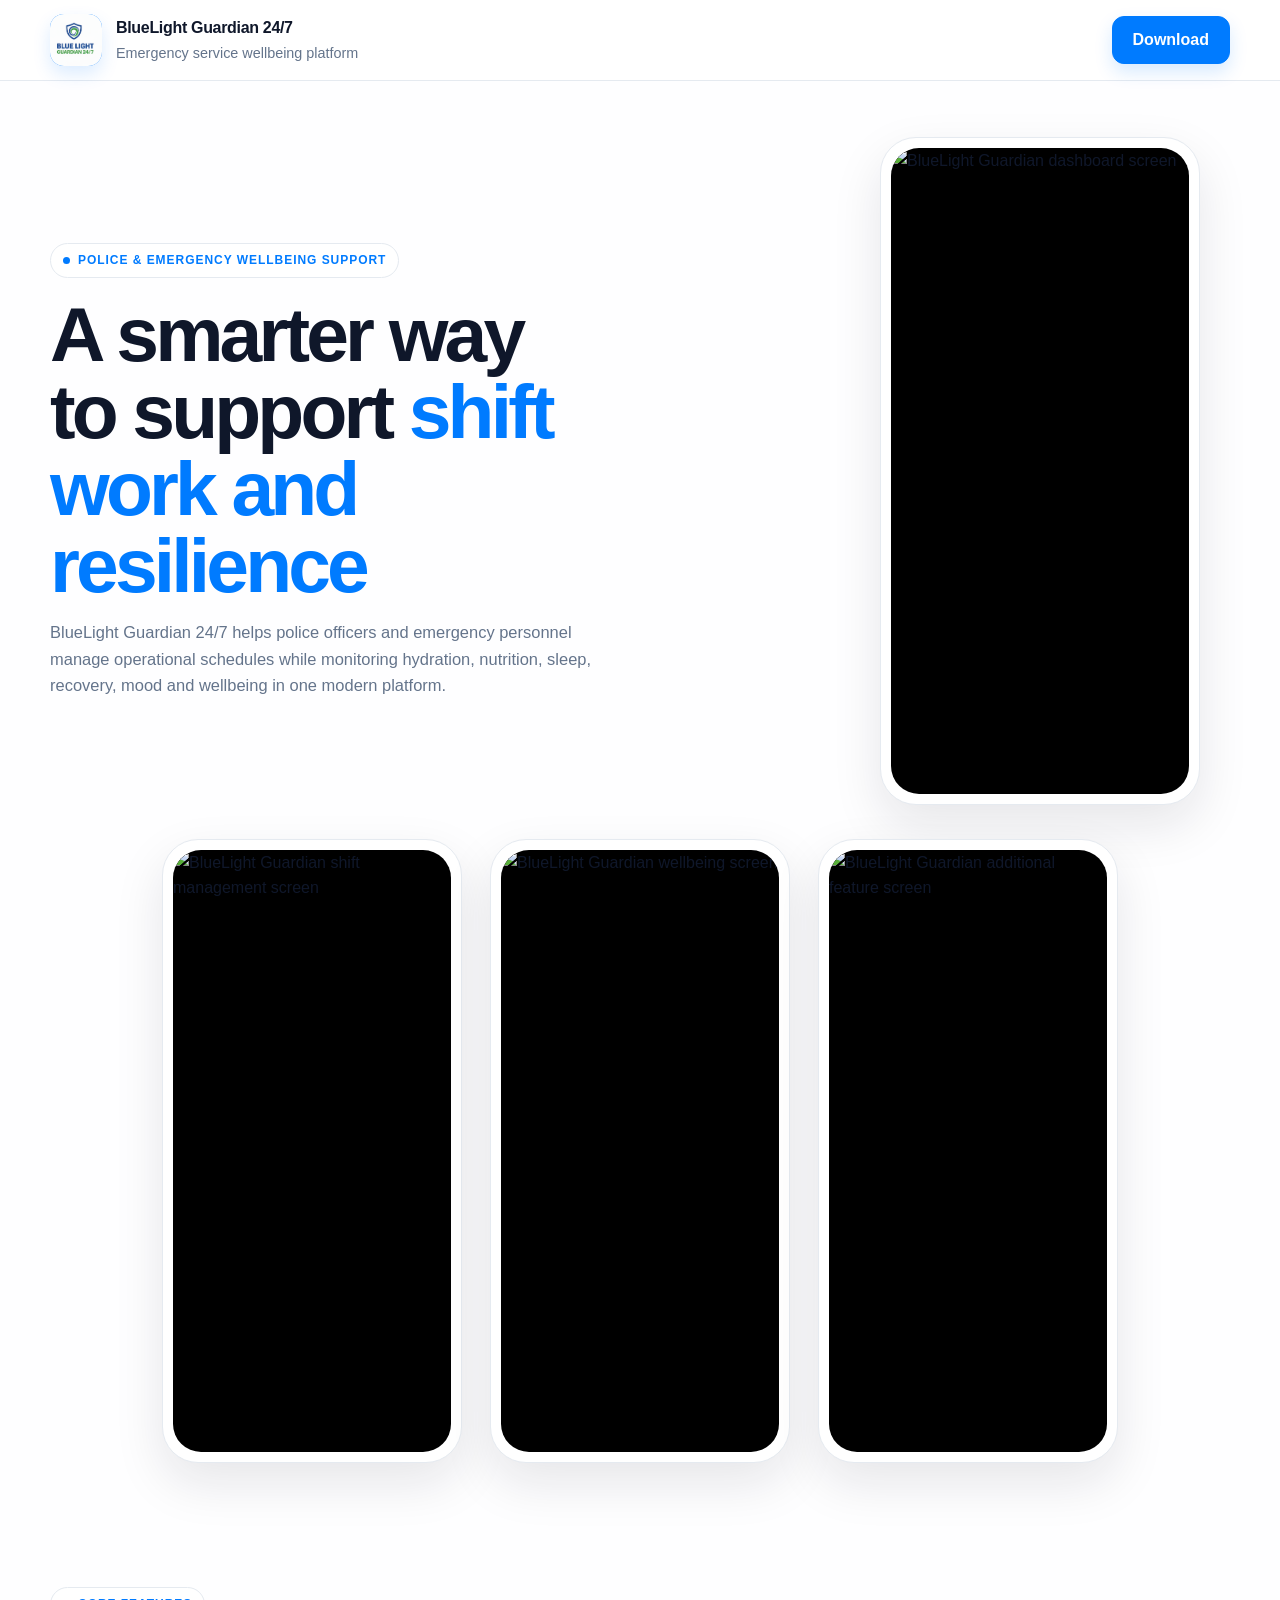
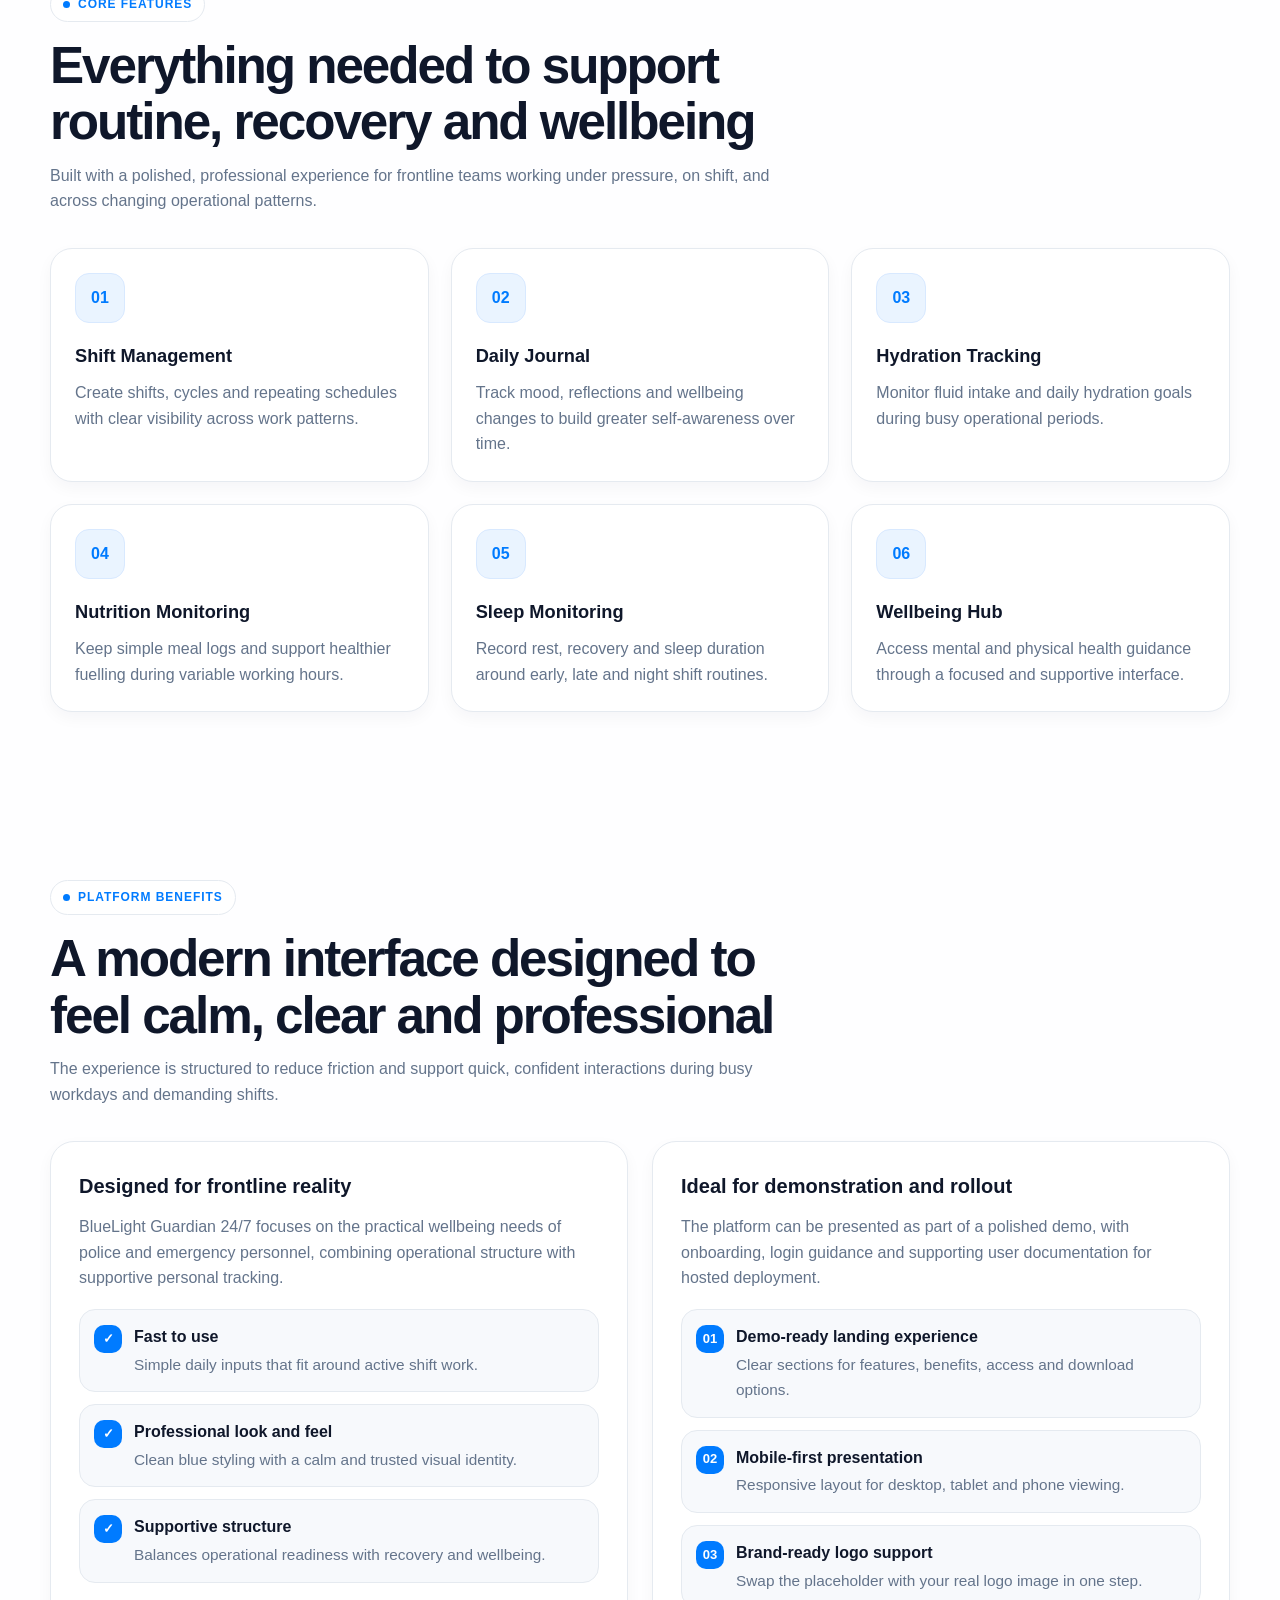
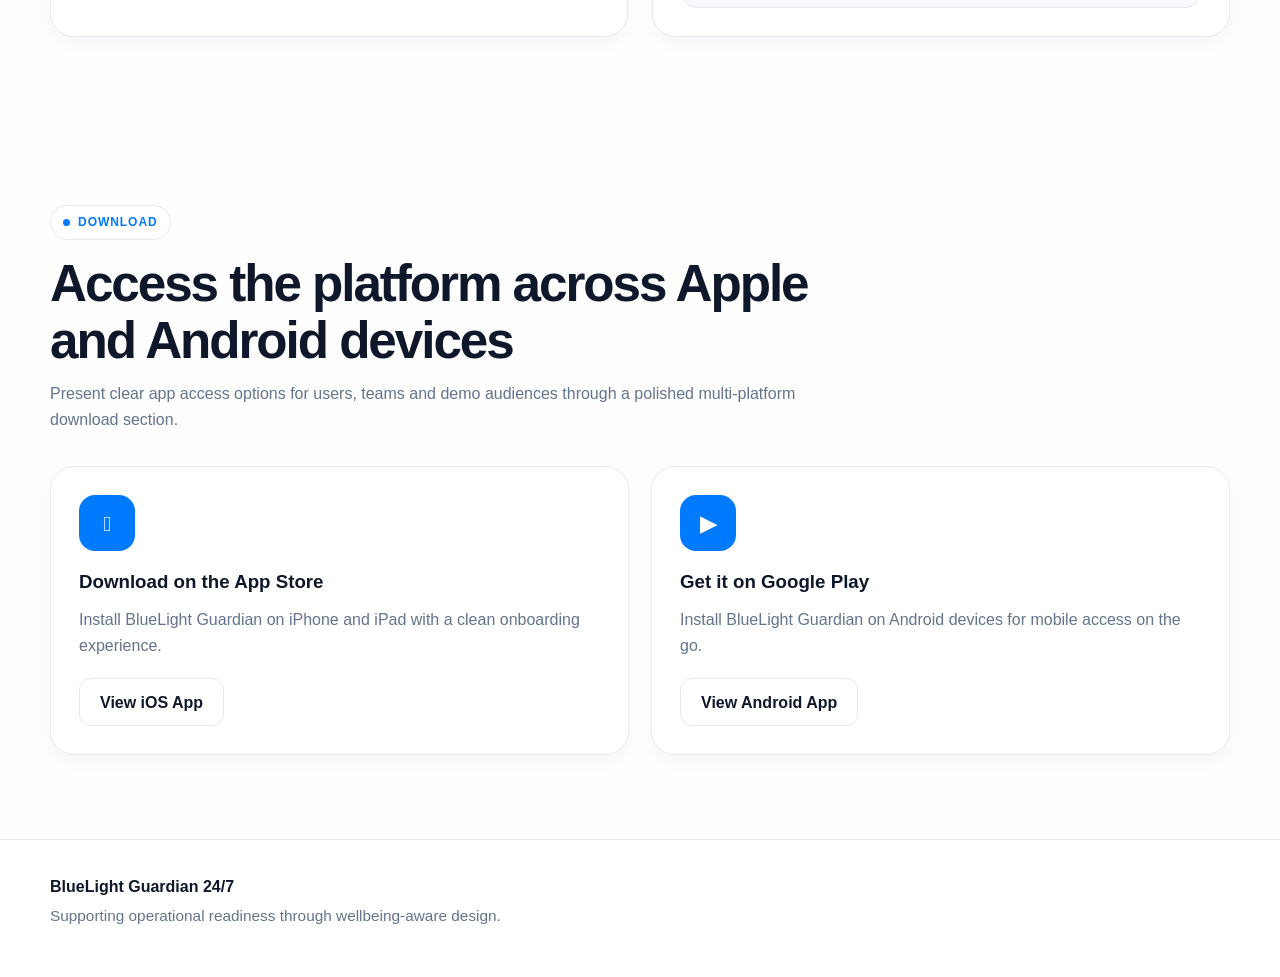
==== commit 838b6466: "Update index.html" ====
--- a/index.html
+++ b/index.html
@@ -312,20 +312,15 @@
       overflow:hidden;
       border-radius:28px;
       background:#000;
-    }
-
-    .phone-frame::before{
-      content:"";
-      position:absolute;
-      top:10px;
-      left:50%;
-      transform:translateX(-50%);
-      width:84px;
-      height:18px;
-      border-radius:999px;
-      background:rgba(15,23,42,0.95);
-      z-index:2;
-    }
+      /* simple phone screen frame without notch */
+    
+      position:relative;
+      overflow:hidden;
+      border-radius:28px;
+      background:#000;
+    }
+
+    
 
     .phone-frame img{
       width:100%;
@@ -749,7 +744,7 @@
         <div class="hero-side-screen">
           <div class="phone-device phone-device-single">
             <div class="phone-frame">
-              <img src="appscreen1.png" alt="BlueLight Guardian dashboard screen">
+              <img src="images/app-screen-1.png" alt="BlueLight Guardian dashboard screen">
             </div>
           </div>
         </div>
@@ -758,19 +753,19 @@
       <div class="container hero-bottom-screens">
         <div class="phone-device phone-device-bottom">
           <div class="phone-frame">
-            <img src="appscreen2.png" alt="BlueLight Guardian shift management screen">
+            <img src="images/app-screen-2.png" alt="BlueLight Guardian shift management screen">
           </div>
         </div>
 
         <div class="phone-device phone-device-bottom">
           <div class="phone-frame">
-            <img src="appscreen3.png" alt="BlueLight Guardian wellbeing screen">
+            <img src="images/app-screen-3.png" alt="BlueLight Guardian wellbeing screen">
           </div>
         </div>
 
         <div class="phone-device phone-device-bottom">
           <div class="phone-frame">
-            <img src="appscreen4.png" alt="BlueLight Guardian additional feature screen">
+            <img src="images/app-screen-4.png" alt="BlueLight Guardian additional feature screen">
           </div>
         </div>
       </div>
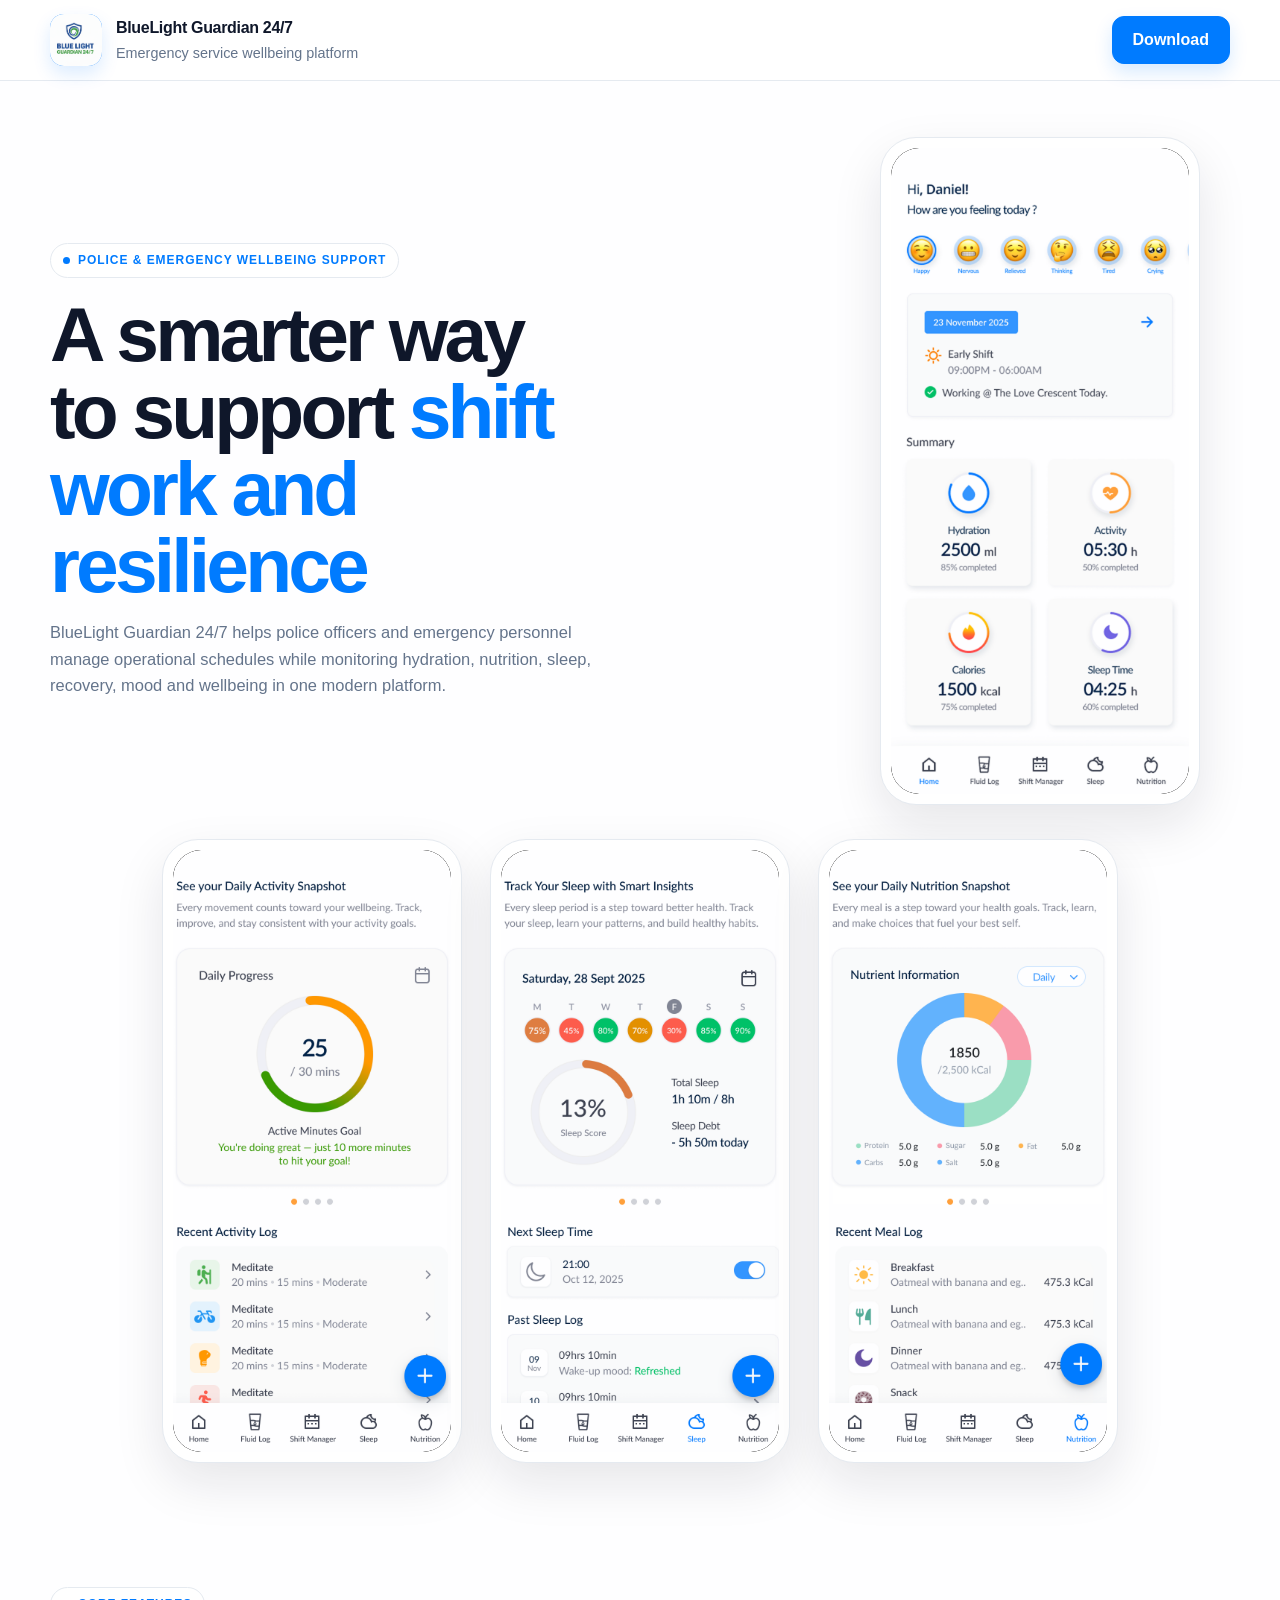
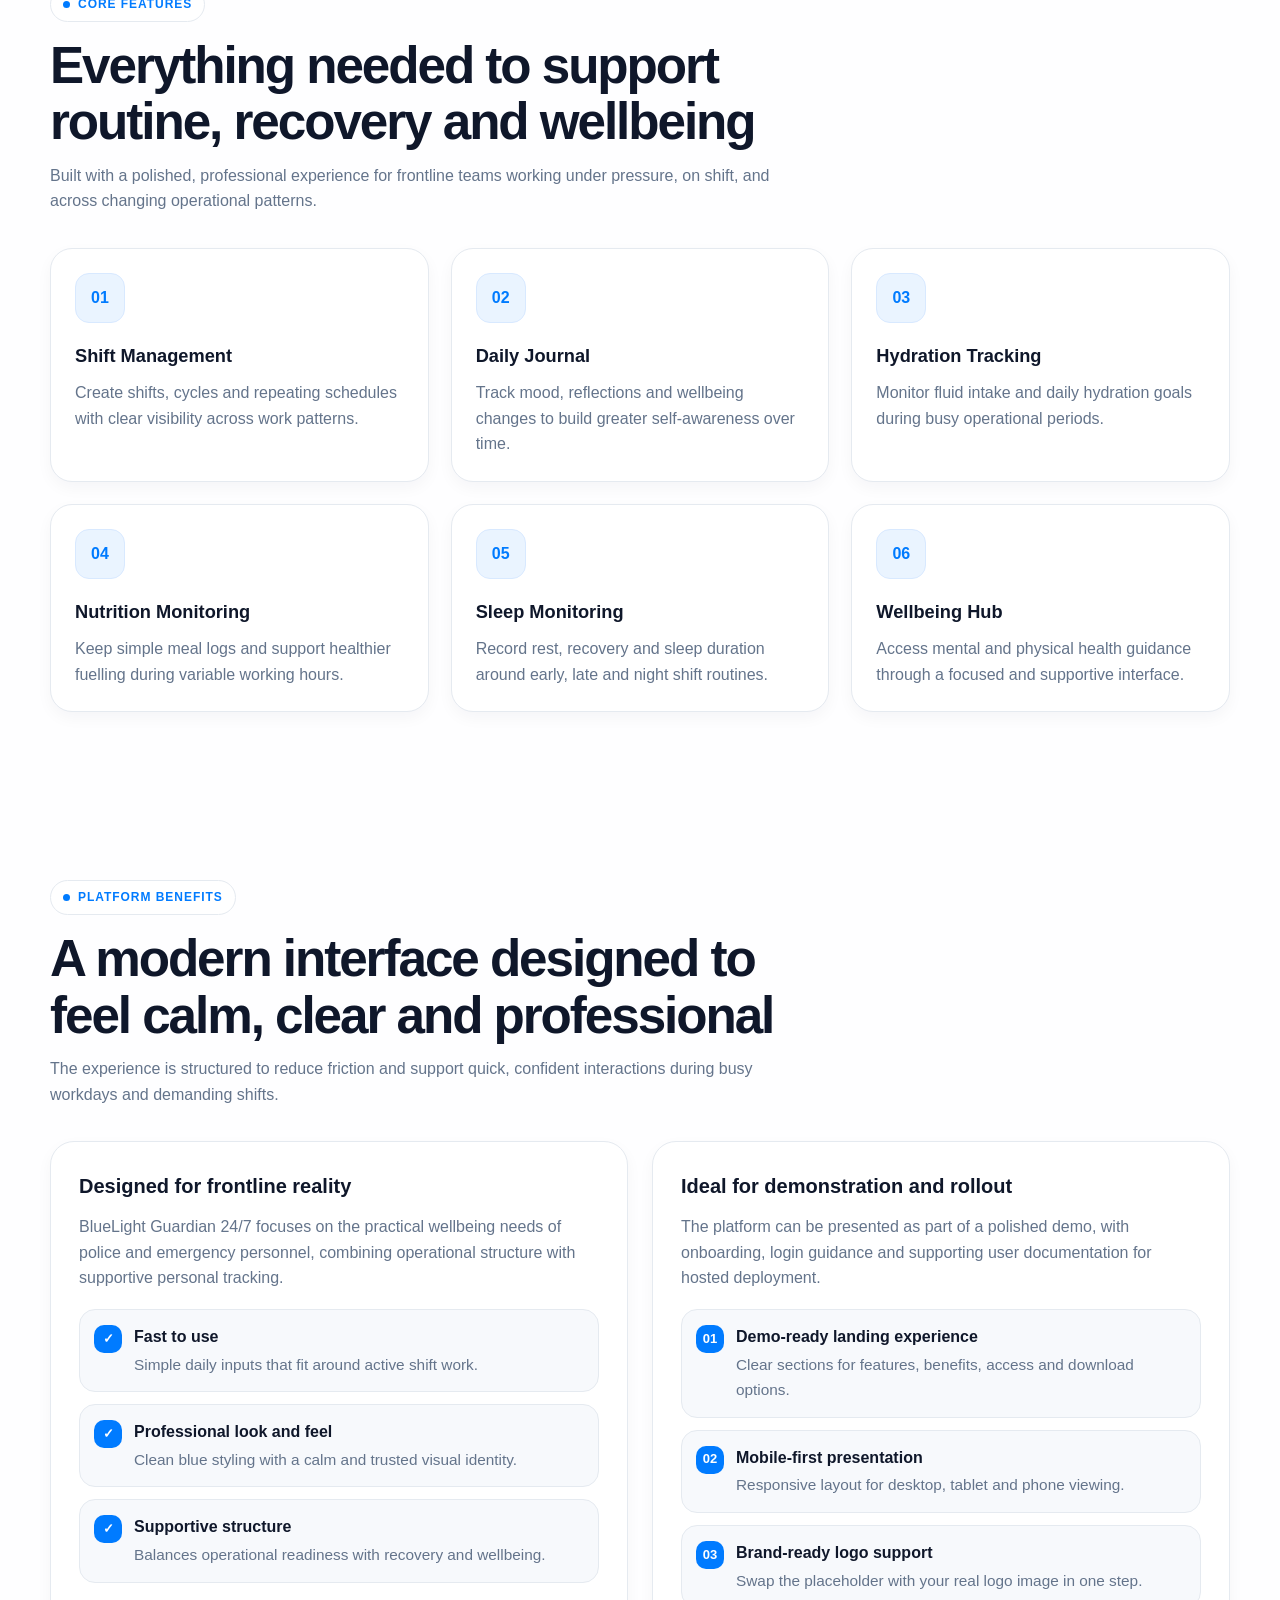
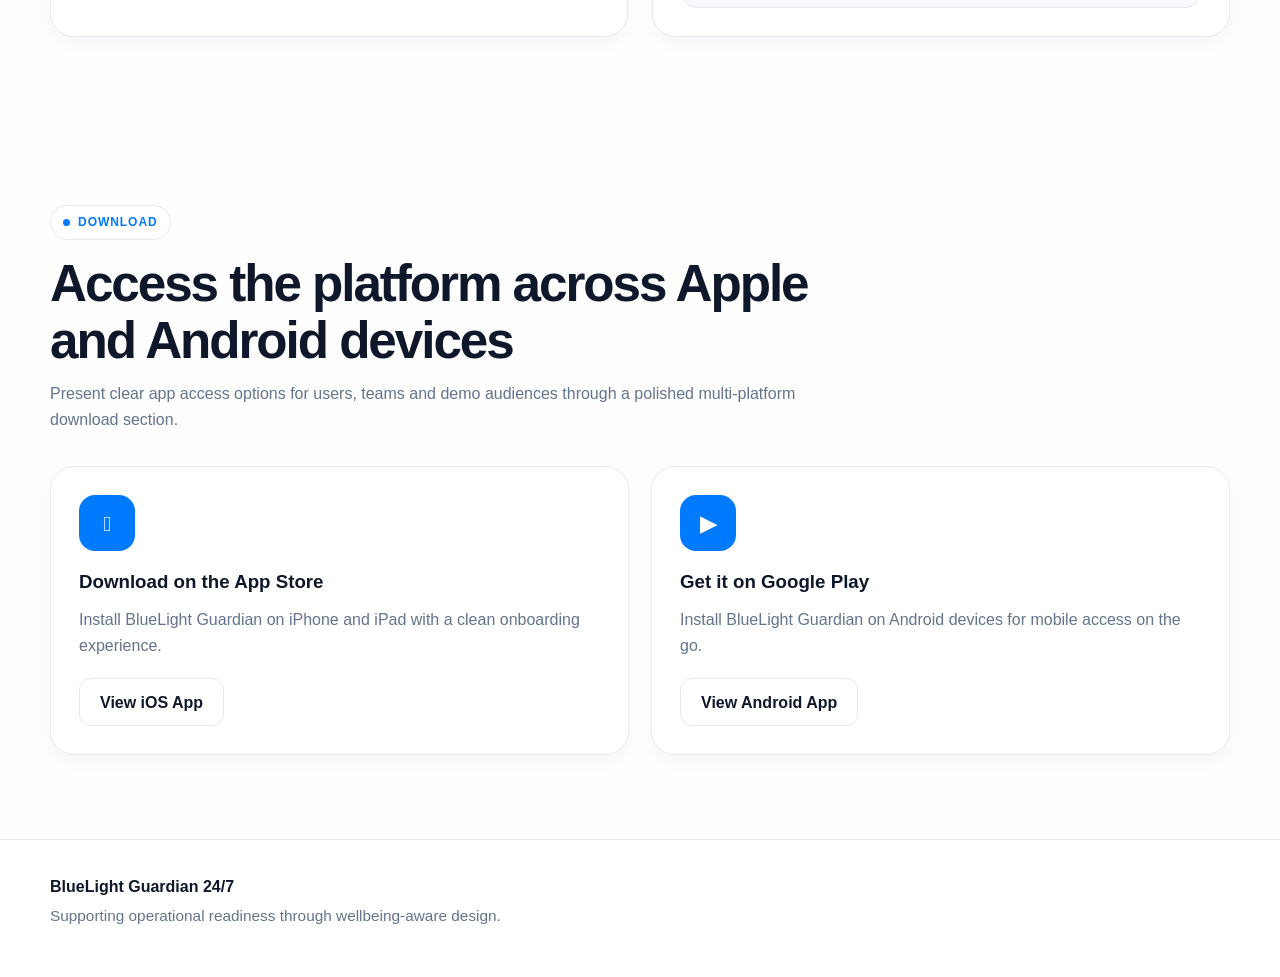
==== commit 5e4d2d5f: "Update index.html" ====
--- a/index.html
+++ b/index.html
@@ -744,7 +744,7 @@
         <div class="hero-side-screen">
           <div class="phone-device phone-device-single">
             <div class="phone-frame">
-              <img src="images/app-screen-1.png" alt="BlueLight Guardian dashboard screen">
+              <img src="appscreen1.png" alt="BlueLight Guardian dashboard screen">
             </div>
           </div>
         </div>
@@ -753,19 +753,19 @@
       <div class="container hero-bottom-screens">
         <div class="phone-device phone-device-bottom">
           <div class="phone-frame">
-            <img src="images/app-screen-2.png" alt="BlueLight Guardian shift management screen">
+            <img src="appscreen2.png" alt="BlueLight Guardian shift management screen">
           </div>
         </div>
 
         <div class="phone-device phone-device-bottom">
           <div class="phone-frame">
-            <img src="images/app-screen-3.png" alt="BlueLight Guardian wellbeing screen">
+            <img src="appscreen3.png" alt="BlueLight Guardian wellbeing screen">
           </div>
         </div>
 
         <div class="phone-device phone-device-bottom">
           <div class="phone-frame">
-            <img src="images/app-screen-4.png" alt="BlueLight Guardian additional feature screen">
+            <img src="appscreen4.png" alt="BlueLight Guardian additional feature screen">
           </div>
         </div>
       </div>
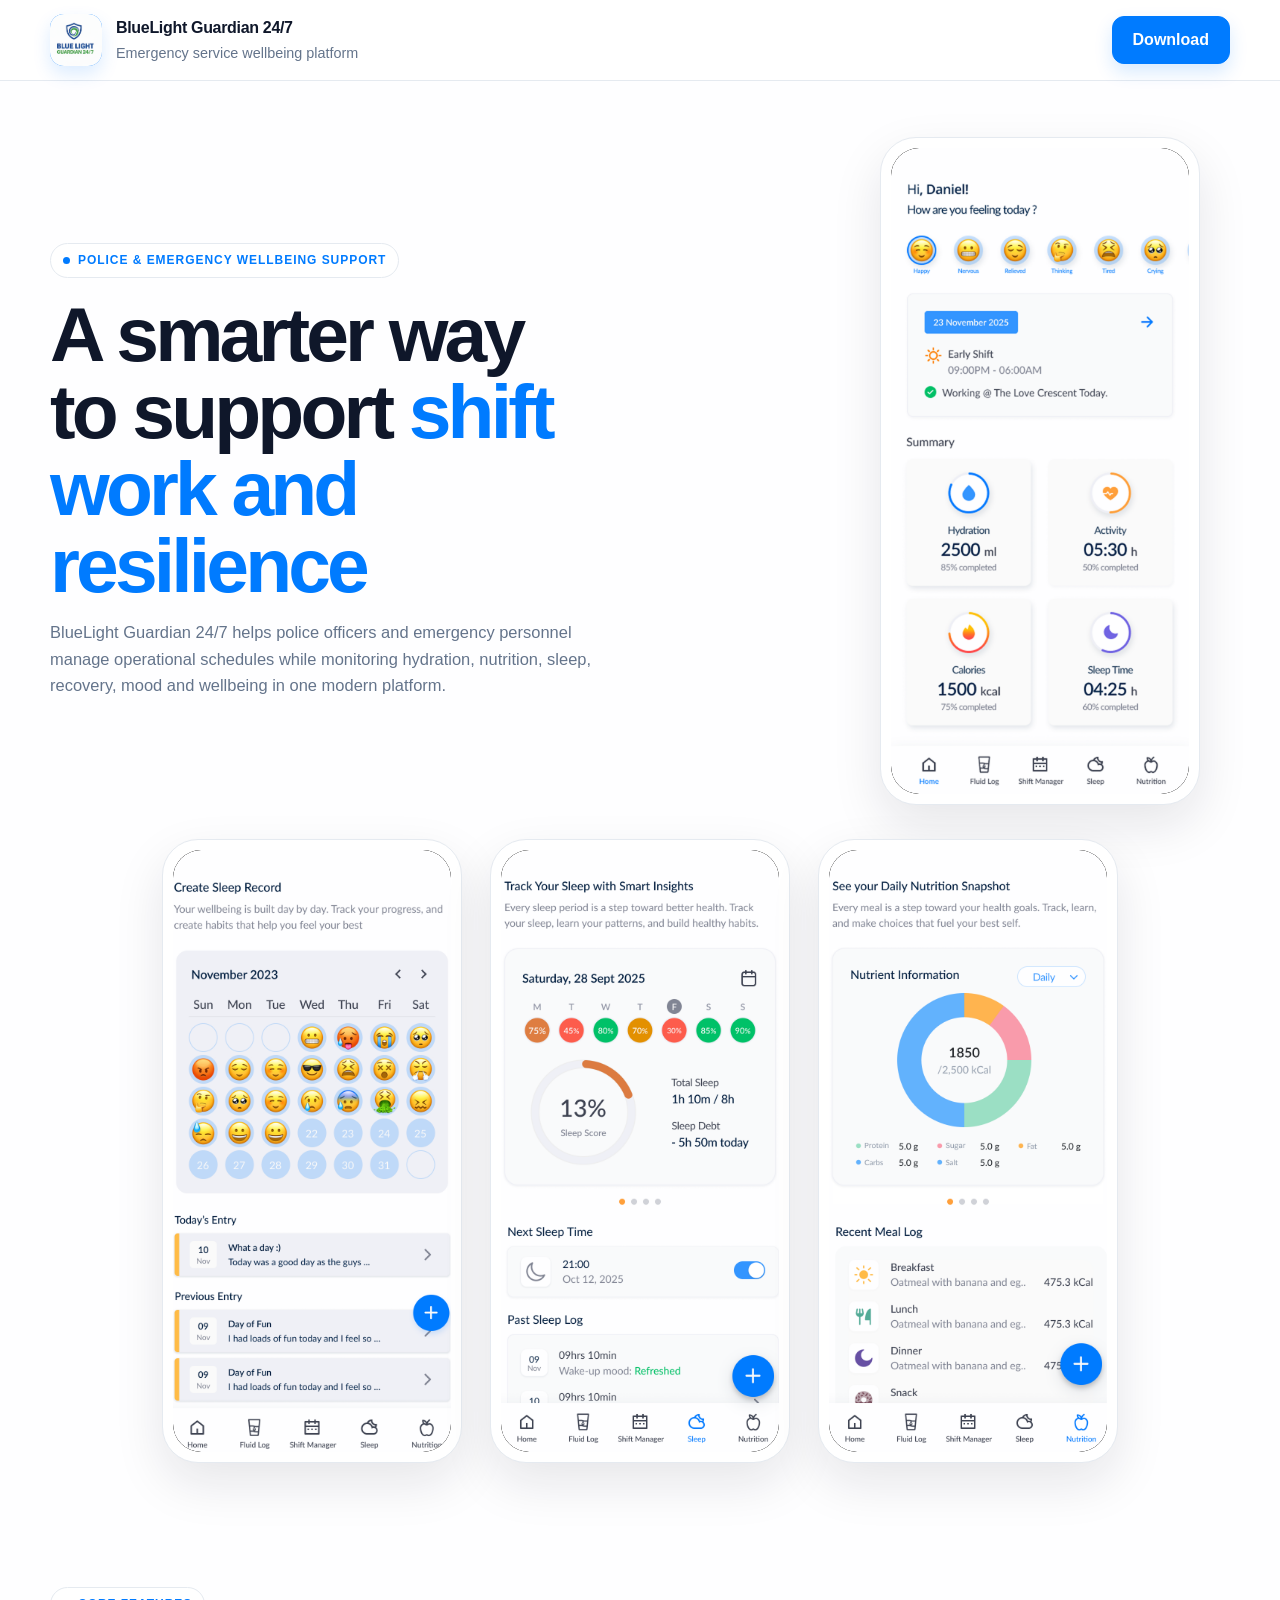
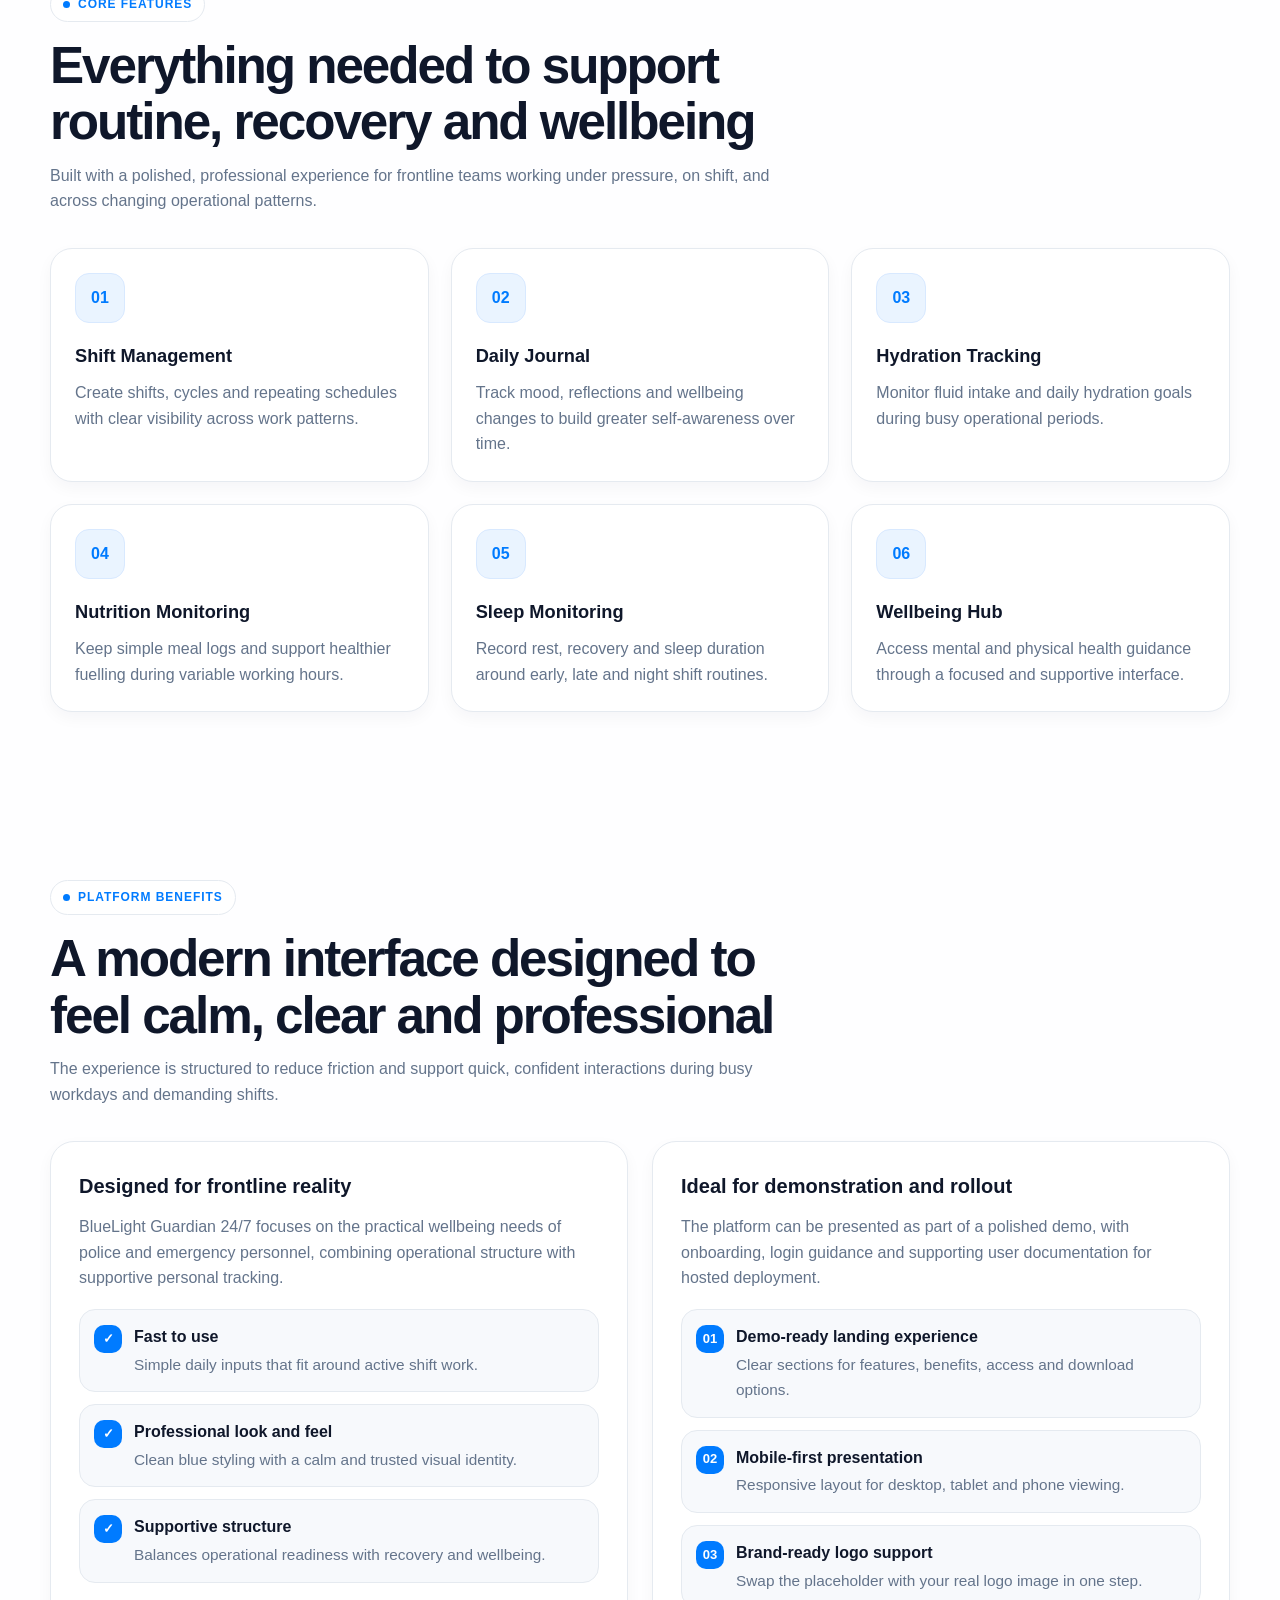
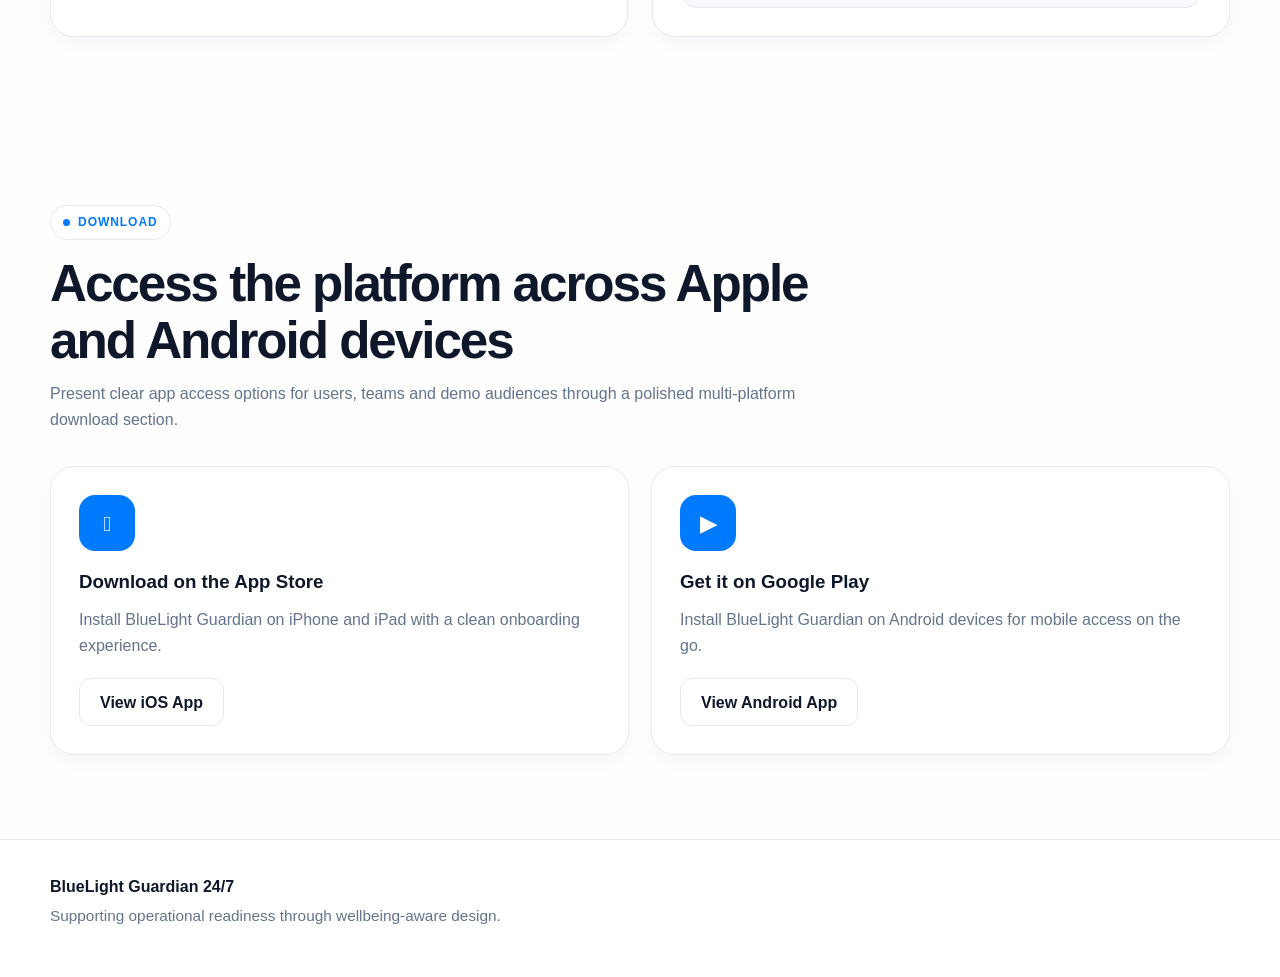
==== commit c47160e7: "Update index.html" ====
--- a/index.html
+++ b/index.html
@@ -753,7 +753,7 @@
       <div class="container hero-bottom-screens">
         <div class="phone-device phone-device-bottom">
           <div class="phone-frame">
-            <img src="appscreen2.png" alt="BlueLight Guardian shift management screen">
+            <img src="appscreen5.png" alt="BlueLight Guardian shift management screen">
           </div>
         </div>
 
